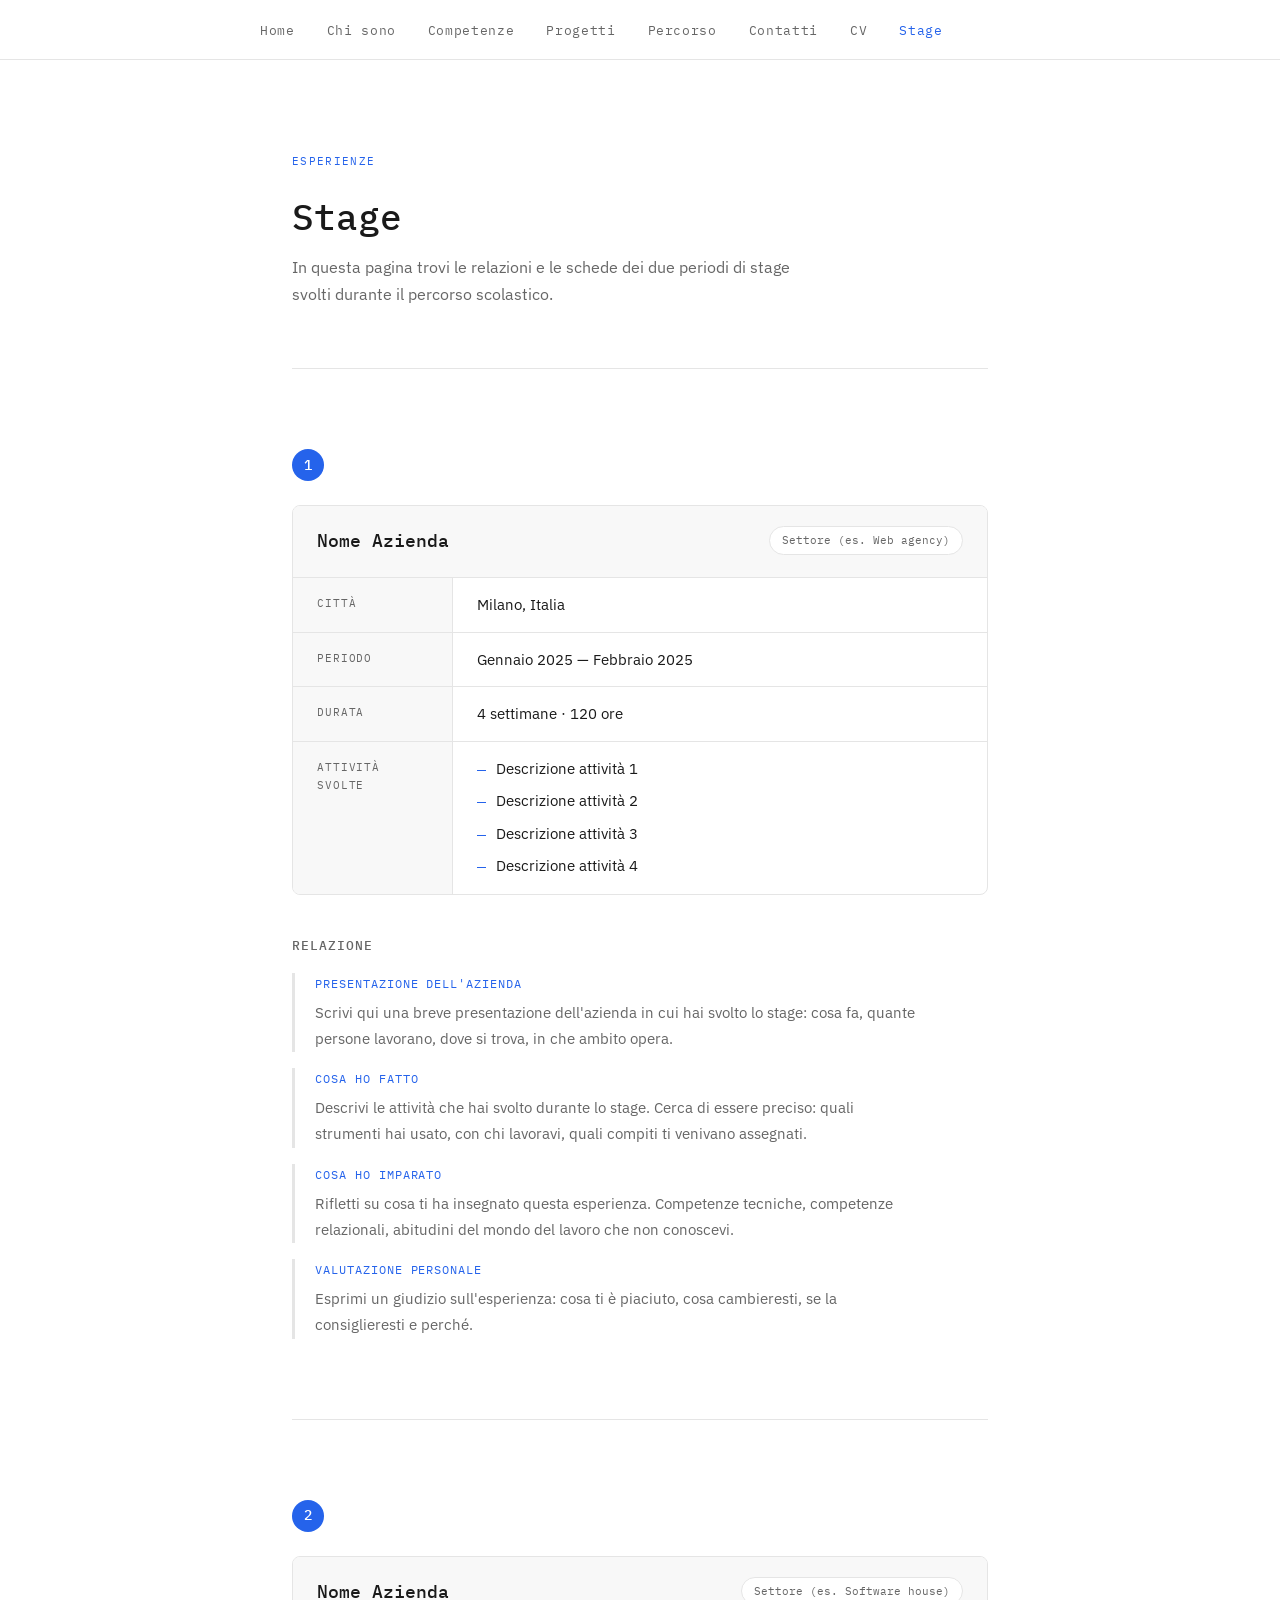
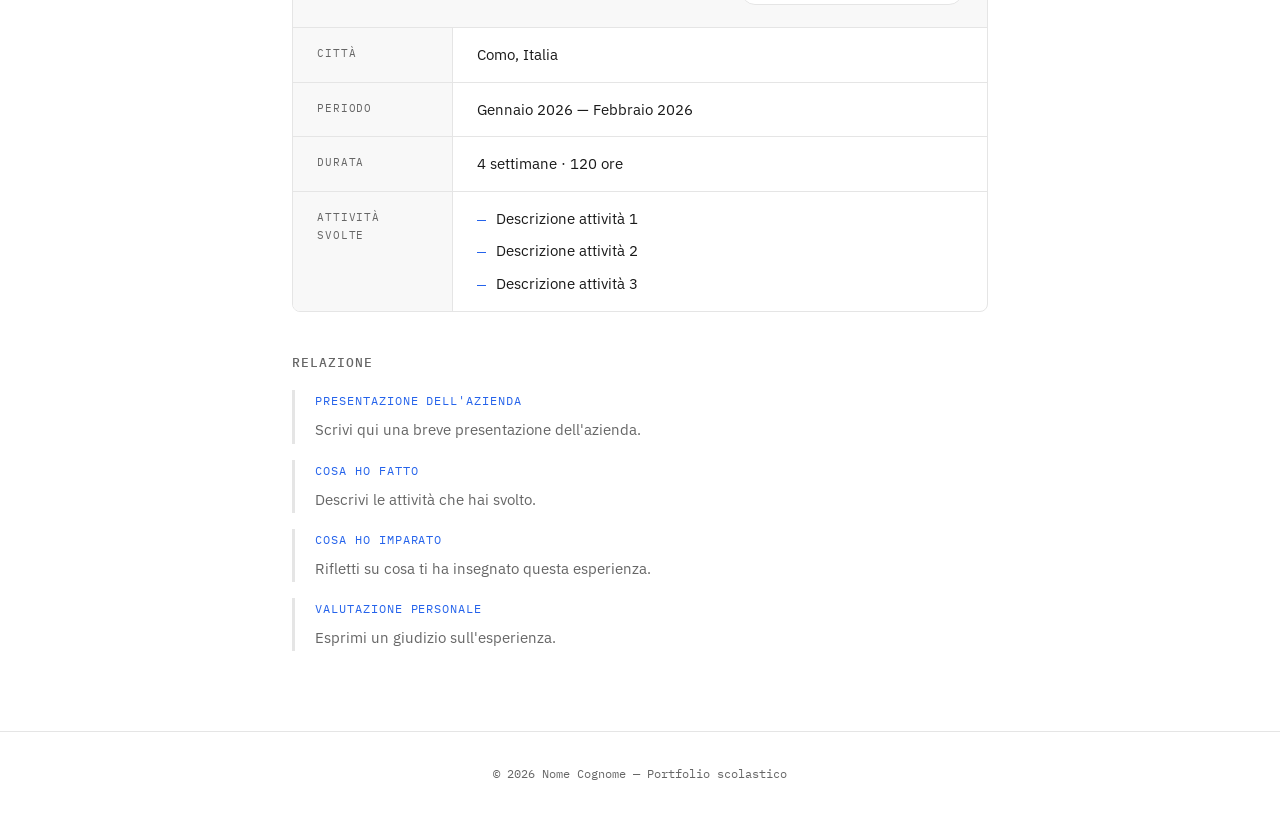
==== stage.html @ 3f2f1a74 "Add files via upload" ====
<!DOCTYPE html>
<html lang="it">
<head>
  <meta charset="UTF-8" />
  <meta name="viewport" content="width=device-width, initial-scale=1.0"/>

  <!-- ✏️ MODIFICA: cambia il titolo con il tuo nome -->
  <title>Nome Cognome — Stage</title>

  <link rel="preconnect" href="https://fonts.googleapis.com">
  <link href="https://fonts.googleapis.com/css2?family=IBM+Plex+Sans:wght@300;400;500&family=IBM+Plex+Mono:wght@400;500&display=swap" rel="stylesheet">
  <link rel="stylesheet" href="style.css">
</head>

<body class="pagina-stage">

  <!-- NAVIGAZIONE -->
  <nav>
    <ul>
      <!-- ✏️ MODIFICA: stessi link del tuo portfolio -->
      <li><a href="./index.html">Home</a></li>
      <li><a href="index.html#chi-sono">Chi sono</a></li>
      <li><a href="./index.html#competenze">Competenze</a></li>
      <li><a href="./index.html#progetti">Progetti</a></li>
      <li><a href="./index.html#percorso">Percorso</a></li>
      <li><a href="./index.html#contatti">Contatti</a></li>
      <li><a href="./index.html#cv">CV</a></li>
      <li><a href="./stage.html" class="attivo">Stage</a></li>
    </ul>
  </nav>

  <main>

    <!-- INTESTAZIONE -->
    <section id="intro">
      <p class="etichetta">Esperienze</p>
      <h1>Stage</h1>
      <p>
        In questa pagina trovi le relazioni e le schede dei due periodi
        di stage svolti durante il percorso scolastico.
      </p>
    </section>


    <!-- ==========================================
         STAGE 1
         ========================================== -->
    <section id="stage-1">

      <div class="numero-stage">1</div>

      <!-- SCHEDA AZIENDA -->
      <div class="scheda-azienda">

        <div class="scheda-header">
          <!-- ✏️ MODIFICA: nome azienda e settore -->
          <h2>Nome Azienda</h2>
          <span class="settore-badge">Settore (es. Web agency)</span>
        </div>

        <div class="scheda-corpo">

          <div class="scheda-riga">
            <span class="scheda-label">Città</span>
            <!-- ✏️ MODIFICA -->
            <span class="scheda-valore">Milano, Italia</span>
          </div>

          <div class="scheda-riga">
            <span class="scheda-label">Periodo</span>
            <!-- ✏️ MODIFICA: quando hai fatto lo stage -->
            <span class="scheda-valore">Gennaio 2025 — Febbraio 2025</span>
          </div>

          <div class="scheda-riga">
            <span class="scheda-label">Durata</span>
            <!-- ✏️ MODIFICA -->
            <span class="scheda-valore">4 settimane · 120 ore</span>
          </div>

          <div class="scheda-riga">
            <span class="scheda-label">Attività svolte</span>
            <!-- ✏️ MODIFICA: aggiungi / rimuovi voci -->
            <ul class="attivita-lista">
              <li>Descrizione attività 1</li>
              <li>Descrizione attività 2</li>
              <li>Descrizione attività 3</li>
              <li>Descrizione attività 4</li>
            </ul>
          </div>

        </div>
      </div>

      <!-- RELAZIONE -->
      <div class="relazione-contenitore">
        <h3>Relazione</h3>

        <div class="relazione-testo">

          <!-- ✏️ Ogni blocco è un paragrafo della relazione.
               Puoi cambiare i titoli e scrivere il tuo testo dentro i tag <p>.
               Puoi aggiungere altri paragrafi copiando il blocco sotto. -->

          <div class="relazione-paragrafo">
            <p class="para-titolo">Presentazione dell'azienda</p>
            <p>
              Scrivi qui una breve presentazione dell'azienda in cui hai svolto
              lo stage: cosa fa, quante persone lavorano, dove si trova,
              in che ambito opera.
            </p>
          </div>

          <div class="relazione-paragrafo">
            <p class="para-titolo">Cosa ho fatto</p>
            <p>
              Descrivi le attività che hai svolto durante lo stage.
              Cerca di essere preciso: quali strumenti hai usato,
              con chi lavoravi, quali compiti ti venivano assegnati.
            </p>
          </div>

          <div class="relazione-paragrafo">
            <p class="para-titolo">Cosa ho imparato</p>
            <p>
              Rifletti su cosa ti ha insegnato questa esperienza.
              Competenze tecniche, competenze relazionali, abitudini
              del mondo del lavoro che non conoscevi.
            </p>
          </div>

          <div class="relazione-paragrafo">
            <p class="para-titolo">Valutazione personale</p>
            <p>
              Esprimi un giudizio sull'esperienza: cosa ti è piaciuto,
              cosa cambieresti, se la consiglieresti e perché.
            </p>
          </div>

        </div>
      </div>

    </section>


    <!-- ==========================================
         STAGE 2
         ========================================== -->
    <section id="stage-2">

      <div class="numero-stage">2</div>

      <!-- SCHEDA AZIENDA -->
      <div class="scheda-azienda">

        <div class="scheda-header">
          <!-- ✏️ MODIFICA: nome azienda e settore -->
          <h2>Nome Azienda</h2>
          <span class="settore-badge">Settore (es. Software house)</span>
        </div>

        <div class="scheda-corpo">

          <div class="scheda-riga">
            <span class="scheda-label">Città</span>
            <span class="scheda-valore">Como, Italia</span>
          </div>

          <div class="scheda-riga">
            <span class="scheda-label">Periodo</span>
            <span class="scheda-valore">Gennaio 2026 — Febbraio 2026</span>
          </div>

          <div class="scheda-riga">
            <span class="scheda-label">Durata</span>
            <span class="scheda-valore">4 settimane · 120 ore</span>
          </div>

          <div class="scheda-riga">
            <span class="scheda-label">Attività svolte</span>
            <ul class="attivita-lista">
              <li>Descrizione attività 1</li>
              <li>Descrizione attività 2</li>
              <li>Descrizione attività 3</li>
            </ul>
          </div>

        </div>
      </div>

      <!-- RELAZIONE -->
      <div class="relazione-contenitore">
        <h3>Relazione</h3>

        <div class="relazione-testo">

          <div class="relazione-paragrafo">
            <p class="para-titolo">Presentazione dell'azienda</p>
            <p>
              Scrivi qui una breve presentazione dell'azienda.
            </p>
          </div>

          <div class="relazione-paragrafo">
            <p class="para-titolo">Cosa ho fatto</p>
            <p>
              Descrivi le attività che hai svolto.
            </p>
          </div>

          <div class="relazione-paragrafo">
            <p class="para-titolo">Cosa ho imparato</p>
            <p>
              Rifletti su cosa ti ha insegnato questa esperienza.
            </p>
          </div>

          <div class="relazione-paragrafo">
            <p class="para-titolo">Valutazione personale</p>
            <p>
              Esprimi un giudizio sull'esperienza.
            </p>
          </div>

        </div>
      </div>

    </section>

  </main>

  <footer>
    <!-- ✏️ MODIFICA: il tuo nome -->
    © 2026 Nome Cognome — Portfolio scolastico
  </footer>

</body>
</html>
---- style.css ----
/* =============================================
   VARIABILI — modifica qui i colori del sito
   Cambiarle qui le cambia su TUTTE le pagine
   ============================================= */
:root {
  --colore-sfondo:     #ffffff;
  --colore-testo:      #1a1a1a;
  --colore-testo-muto: #666666;
  --colore-accento:    #2563eb;   /* ✏️ cambia questo colore con il tuo preferito */
  --colore-bordo:      #e5e5e5;
  --colore-card:       #f8f8f8;

  --font-titoli: 'IBM Plex Mono', monospace;
  --font-testo:  'IBM Plex Sans', sans-serif;

  --larghezza-max: 760px;
  --raggio:        8px;
}

/* =============================================
   RESET E BASE
   ============================================= */
*, *::before, *::after {
  box-sizing: border-box;
  margin: 0;
  padding: 0;
}

html {
  scroll-behavior: smooth;
}

body {
  background-color: var(--colore-sfondo);
  color: var(--colore-testo);
  font-family: var(--font-testo);
  font-size: 16px;
  line-height: 1.7;
}

/* =============================================
   NAVIGAZIONE
   ============================================= */
nav {
  position: sticky;
  top: 0;
  background-color: var(--colore-sfondo);
  border-bottom: 1px solid var(--colore-bordo);
  z-index: 100;
  padding: 0 32px;
}

nav ul {
  list-style: none;
  display: flex;
  gap: 32px;
  max-width: var(--larghezza-max);
  margin: 0 auto;
  padding: 16px 0;
}

nav a {
  text-decoration: none;
  color: var(--colore-testo-muto);
  font-size: 13px;
  font-family: var(--font-titoli);
  letter-spacing: 0.05em;
  transition: color 0.2s;
}

nav a:hover,
nav a.attivo {
  color: var(--colore-accento);
}

/* =============================================
   LAYOUT PRINCIPALE
   ============================================= */
main {
  max-width: var(--larghezza-max);
  margin: 0 auto;
  padding: 0 32px;
}

section {
  padding: 80px 0;
  border-bottom: 1px solid var(--colore-bordo);
}

section:last-child {
  border-bottom: none;
}

/* =============================================
   TIPOGRAFIA
   ============================================= */
.etichetta {
  font-family: var(--font-titoli);
  font-size: 11px;
  letter-spacing: 0.12em;
  text-transform: uppercase;
  color: var(--colore-accento);
  margin-bottom: 24px;
}

h1 {
  font-family: var(--font-titoli);
  font-size: clamp(28px, 5vw, 42px);
  font-weight: 500;
  line-height: 1.2;
  margin-bottom: 16px;
}

/* h1 nella pagina stage è leggermente più piccolo */
.pagina-stage h1 {
  font-size: clamp(24px, 4vw, 36px);
}

h2 {
  font-family: var(--font-titoli);
  font-size: 22px;
  font-weight: 500;
  margin-bottom: 8px;
}

h3 {
  font-family: var(--font-titoli);
  font-size: 15px;
  font-weight: 500;
  margin-bottom: 6px;
}

p {
  color: var(--colore-testo-muto);
  max-width: 600px;
}

a {
  color: var(--colore-accento);
}

/* =============================================
   SEZIONE HERO (intestazione — solo index)
   ============================================= */
#hero {
  padding: 100px 0 80px;
}

#hero .sottotitolo {
  font-size: 18px;
  color: var(--colore-testo-muto);
  margin-bottom: 32px;
  max-width: 520px;
}

.tag-list {
  display: flex;
  flex-wrap: wrap;
  gap: 8px;
  margin-top: 24px;
}

.tag {
  font-family: var(--font-titoli);
  font-size: 12px;
  padding: 4px 12px;
  border: 1px solid var(--colore-bordo);
  border-radius: 100px;
  color: var(--colore-testo-muto);
}

/* =============================================
   SEZIONE CHI SONO — griglia 2 colonne
   ============================================= */
.griglia-2col {
  display: grid;
  grid-template-columns: 1fr 1fr;
  gap: 40px;
  margin-top: 32px;
}

.info-riga {
  display: flex;
  flex-direction: column;
  gap: 4px;
  padding: 16px 0;
  border-bottom: 1px solid var(--colore-bordo);
}

.info-riga span:first-child {
  font-family: var(--font-titoli);
  font-size: 11px;
  text-transform: uppercase;
  letter-spacing: 0.08em;
  color: var(--colore-testo-muto);
}

.info-riga span:last-child {
  font-size: 15px;
  color: var(--colore-testo);
}

/* =============================================
   SEZIONE COMPETENZE
   ============================================= */
.competenze-griglia {
  display: grid;
  grid-template-columns: repeat(auto-fill, minmax(200px, 1fr));
  gap: 16px;
  margin-top: 32px;
}

.competenza-card {
  background: var(--colore-card);
  border: 1px solid var(--colore-bordo);
  border-radius: var(--raggio);
  padding: 20px;
}

.competenza-card h3 {
  font-size: 13px;
  margin-bottom: 12px;
  color: var(--colore-testo);
}

.barra-contenitore {
  background: var(--colore-bordo);
  border-radius: 4px;
  height: 4px;
  overflow: hidden;
}

.barra {
  height: 100%;
  background: var(--colore-accento);
  border-radius: 4px;
}

.livello-label {
  font-family: var(--font-titoli);
  font-size: 10px;
  color: var(--colore-testo-muto);
  margin-top: 6px;
}

/* =============================================
   SEZIONE PROGETTI
   ============================================= */
.progetti-lista {
  display: flex;
  flex-direction: column;
  gap: 24px;
  margin-top: 32px;
}

.progetto-card {
  border: 1px solid var(--colore-bordo);
  border-radius: var(--raggio);
  overflow: hidden;
  transition: border-color 0.2s;
}

.progetto-card:hover {
  border-color: var(--colore-accento);
}

.progetto-immagine {
  width: 100%;
  height: 180px;
  background: var(--colore-card);
  display: flex;
  align-items: center;
  justify-content: center;
  font-family: var(--font-titoli);
  font-size: 12px;
  color: var(--colore-testo-muto);
  /* ✏️ puoi sostituire il colore di sfondo con un'immagine:
     background: url('immagine-progetto.jpg') center/cover; */
}

.progetto-corpo {
  padding: 24px;
}

.progetto-meta {
  display: flex;
  gap: 12px;
  margin-top: 12px;
  flex-wrap: wrap;
}

.badge {
  font-family: var(--font-titoli);
  font-size: 11px;
  padding: 3px 10px;
  border-radius: 4px;
  background: var(--colore-card);
  border: 1px solid var(--colore-bordo);
  color: var(--colore-testo-muto);
}

.progetto-link {
  display: inline-block;
  margin-top: 16px;
  font-family: var(--font-titoli);
  font-size: 12px;
  color: var(--colore-accento);
  text-decoration: none;
}

.progetto-link:hover {
  text-decoration: underline;
}

/* =============================================
   SEZIONE PERCORSO — timeline
   ============================================= */
.timeline {
  margin-top: 32px;
  display: flex;
  flex-direction: column;
  gap: 0;
}

.timeline-item {
  display: grid;
  grid-template-columns: 100px 1fr;
  gap: 24px;
  padding-bottom: 32px;
  position: relative;
}

.timeline-item::before {
  content: '';
  position: absolute;
  left: 91px;
  top: 6px;
  bottom: 0;
  width: 1px;
  background: var(--colore-bordo);
}

.timeline-item:last-child::before {
  display: none;
}

.timeline-anno {
  font-family: var(--font-titoli);
  font-size: 12px;
  color: var(--colore-testo-muto);
  padding-top: 2px;
  text-align: right;
}

.timeline-contenuto {
  padding-left: 20px;
  position: relative;
}

.timeline-contenuto::before {
  content: '';
  position: absolute;
  left: -4px;
  top: 7px;
  width: 8px;
  height: 8px;
  border-radius: 50%;
  background: var(--colore-accento);
}

/* =============================================
   SEZIONE CONTATTI
   ============================================= */
.contatti-lista {
  margin-top: 32px;
  display: flex;
  flex-direction: column;
  gap: 16px;
}

.contatto-riga {
  display: flex;
  align-items: center;
  gap: 16px;
  padding: 16px 20px;
  border: 1px solid var(--colore-bordo);
  border-radius: var(--raggio);
  text-decoration: none;
  color: var(--colore-testo);
  transition: border-color 0.2s, background 0.2s;
}

.contatto-riga:hover {
  border-color: var(--colore-accento);
  background: var(--colore-card);
}

.contatto-icona {
  font-family: var(--font-titoli);
  font-size: 12px;
  color: var(--colore-accento);
  min-width: 80px;
}

/* =============================================
   SEZIONE CV
   ============================================= */
.cv-download-bar {
  display: flex;
  align-items: center;
  justify-content: space-between;
  background: var(--colore-card);
  border: 1px solid var(--colore-bordo);
  border-radius: var(--raggio);
  padding: 16px 24px;
  margin-top: 32px;
  margin-bottom: 40px;
  flex-wrap: wrap;
  gap: 12px;
}

.cv-download-bar p {
  font-size: 14px;
  max-width: none;
}

.btn-scarica {
  display: inline-flex;
  align-items: center;
  gap: 8px;
  background: var(--colore-accento);
  color: #fff;
  text-decoration: none;
  font-family: var(--font-titoli);
  font-size: 12px;
  letter-spacing: 0.05em;
  padding: 10px 20px;
  border-radius: var(--raggio);
  transition: opacity 0.2s;
  white-space: nowrap;
}

.btn-scarica:hover {
  opacity: 0.85;
  color: #fff;
}

.cv-blocco {
  margin-bottom: 40px;
}

.cv-blocco-titolo {
  font-family: var(--font-titoli);
  font-size: 11px;
  letter-spacing: 0.12em;
  text-transform: uppercase;
  color: var(--colore-accento);
  border-bottom: 1px solid var(--colore-bordo);
  padding-bottom: 8px;
  margin-bottom: 20px;
}

.cv-riga {
  display: grid;
  grid-template-columns: 110px 1fr;
  gap: 16px 24px;
  padding: 14px 0;
  border-bottom: 1px solid var(--colore-bordo);
  align-items: start;
}

.cv-riga:last-child {
  border-bottom: none;
}

.cv-periodo {
  font-family: var(--font-titoli);
  font-size: 11px;
  color: var(--colore-testo-muto);
  padding-top: 3px;
}

.cv-contenuto h3 {
  font-size: 14px;
  font-weight: 500;
  margin-bottom: 2px;
  color: var(--colore-testo);
}

.cv-contenuto .cv-luogo {
  font-size: 13px;
  color: var(--colore-accento);
  font-family: var(--font-titoli);
  margin-bottom: 4px;
}

.cv-contenuto p {
  font-size: 13px;
  color: var(--colore-testo-muto);
  max-width: none;
  margin: 0;
}

.cv-skill-lista {
  display: flex;
  flex-wrap: wrap;
  gap: 8px;
  padding: 12px 0;
}

.cv-skill {
  font-family: var(--font-titoli);
  font-size: 11px;
  padding: 4px 12px;
  border-radius: 4px;
  background: var(--colore-card);
  border: 1px solid var(--colore-bordo);
  color: var(--colore-testo);
}

/* =============================================
   PAGINA STAGE — componenti specifici
   ============================================= */

/* Intestazione pagina stage */
#intro {
  padding: 80px 0 60px;
}

#intro p {
  margin-top: 12px;
  max-width: 520px;
}

/* Numerazione stage (cerchio colorato) */
.numero-stage {
  display: inline-flex;
  align-items: center;
  justify-content: center;
  width: 32px;
  height: 32px;
  border-radius: 50%;
  background: var(--colore-accento);
  color: #fff;
  font-family: var(--font-titoli);
  font-size: 14px;
  font-weight: 500;
  margin-bottom: 24px;
}

/* Scheda azienda */
.scheda-azienda {
  border: 1px solid var(--colore-bordo);
  border-radius: var(--raggio);
  overflow: hidden;
  margin-bottom: 40px;
}

.scheda-header {
  background: var(--colore-card);
  border-bottom: 1px solid var(--colore-bordo);
  padding: 20px 24px;
  display: flex;
  align-items: flex-start;
  justify-content: space-between;
  gap: 16px;
  flex-wrap: wrap;
}

.scheda-header h2 {
  font-size: 18px;
  margin-bottom: 0;
}

.scheda-header .settore-badge {
  font-family: var(--font-titoli);
  font-size: 11px;
  padding: 4px 12px;
  border: 1px solid var(--colore-bordo);
  border-radius: 100px;
  color: var(--colore-testo-muto);
  background: var(--colore-sfondo);
  white-space: nowrap;
}

.scheda-corpo {
  padding: 0;
}

.scheda-riga {
  display: grid;
  grid-template-columns: 160px 1fr;
  border-bottom: 1px solid var(--colore-bordo);
}

.scheda-riga:last-child {
  border-bottom: none;
}

.scheda-label {
  font-family: var(--font-titoli);
  font-size: 11px;
  text-transform: uppercase;
  letter-spacing: 0.08em;
  color: var(--colore-testo-muto);
  padding: 16px 24px;
  background: var(--colore-card);
  border-right: 1px solid var(--colore-bordo);
  display: flex;
  align-items: flex-start;
}

.scheda-valore {
  padding: 14px 24px;
  font-size: 15px;
  color: var(--colore-testo);
}

/* Lista attività dentro la scheda */
.attivita-lista {
  list-style: none;
  display: flex;
  flex-direction: column;
  gap: 6px;
  padding: 14px 24px;
}

.attivita-lista li {
  font-size: 15px;
  color: var(--colore-testo);
  display: flex;
  gap: 10px;
  align-items: flex-start;
}

.attivita-lista li::before {
  content: '—';
  color: var(--colore-accento);
  font-family: var(--font-titoli);
  flex-shrink: 0;
  margin-top: 1px;
}

/* Relazione */
.relazione-contenitore {
  margin-top: 8px;
}

.relazione-contenitore h3 {
  font-size: 13px;
  font-weight: 500;
  text-transform: uppercase;
  letter-spacing: 0.08em;
  color: var(--colore-testo-muto);
  margin-bottom: 16px;
}

.relazione-testo {
  display: flex;
  flex-direction: column;
  gap: 16px;
}

.relazione-paragrafo {
  border-left: 3px solid var(--colore-bordo);
  padding-left: 20px;
}

.relazione-paragrafo .para-titolo {
  font-family: var(--font-titoli);
  font-size: 12px;
  text-transform: uppercase;
  letter-spacing: 0.08em;
  color: var(--colore-accento);
  margin-bottom: 6px;
}

.relazione-paragrafo p {
  font-size: 15px;
  line-height: 1.75;
  /* ✏️ il testo della relazione va qui */
}

/* =============================================
   FOOTER
   ============================================= */
footer {
  border-top: 1px solid var(--colore-bordo);
  padding: 32px;
  text-align: center;
  font-family: var(--font-titoli);
  font-size: 12px;
  color: var(--colore-testo-muto);
}

/* =============================================
   RESPONSIVE (schermi piccoli)
   ============================================= */
@media (max-width: 600px) {
  main  { padding: 0 20px; }
  nav   { padding: 0 20px; }

  /* index */
  .griglia-2col      { grid-template-columns: 1fr; }
  .timeline-item     { grid-template-columns: 70px 1fr; }
  .cv-riga           { grid-template-columns: 1fr; gap: 4px; }
  .cv-periodo        { padding-top: 0; }
  .cv-download-bar   { flex-direction: column; align-items: flex-start; }

  /* stage */
  .scheda-riga       { grid-template-columns: 1fr; }
  .scheda-label      { border-right: none; border-bottom: 1px solid var(--colore-bordo); }
  .scheda-header     { flex-direction: column; gap: 8px; }
}
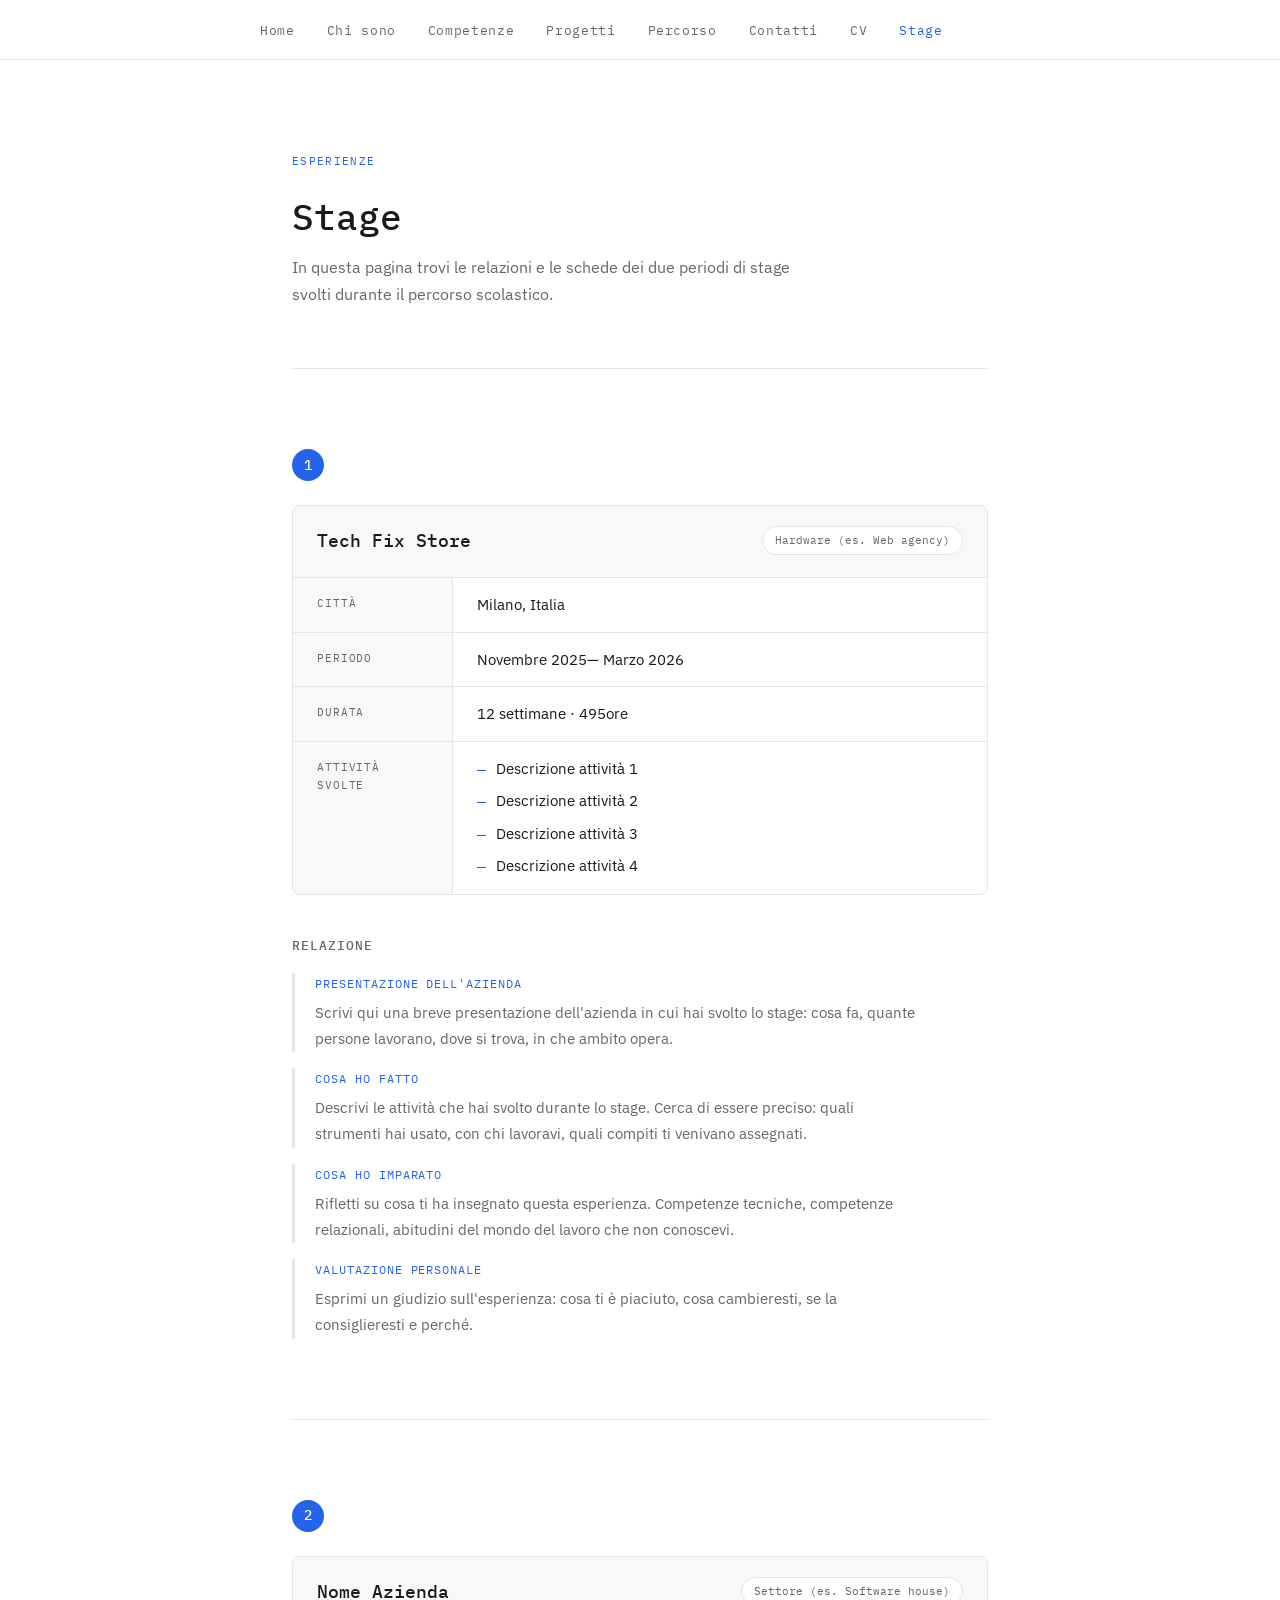
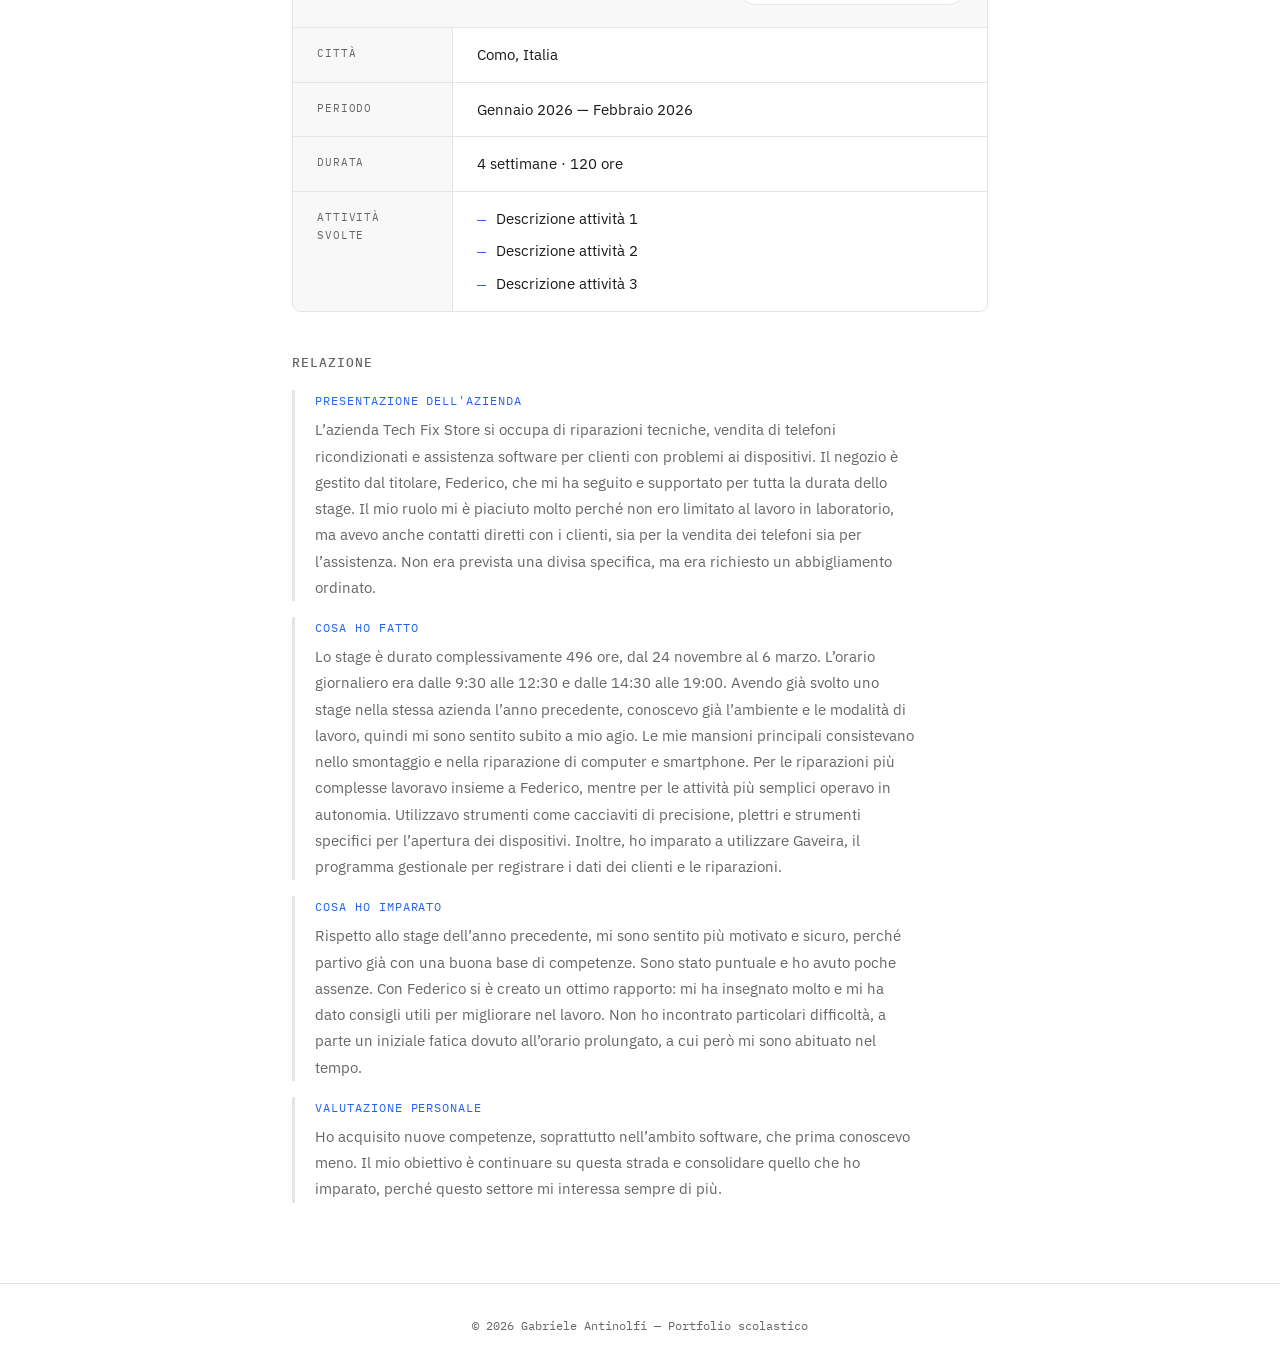
==== commit 272d15d7: "m,m,n" ====
--- a/stage.html
+++ b/stage.html
@@ -54,8 +54,8 @@
 
         <div class="scheda-header">
           <!-- ✏️ MODIFICA: nome azienda e settore -->
-          <h2>Nome Azienda</h2>
-          <span class="settore-badge">Settore (es. Web agency)</span>
+          <h2>Tech Fix Store</h2>
+          <span class="settore-badge">Hardware (es. Web agency)</span>
         </div>
 
         <div class="scheda-corpo">
@@ -69,13 +69,13 @@
           <div class="scheda-riga">
             <span class="scheda-label">Periodo</span>
             <!-- ✏️ MODIFICA: quando hai fatto lo stage -->
-            <span class="scheda-valore">Gennaio 2025 — Febbraio 2025</span>
+            <span class="scheda-valore">Novembre 2025— Marzo 2026</span>
           </div>
 
           <div class="scheda-riga">
             <span class="scheda-label">Durata</span>
             <!-- ✏️ MODIFICA -->
-            <span class="scheda-valore">4 settimane · 120 ore</span>
+            <span class="scheda-valore">12 settimane · 495ore</span>
           </div>
 
           <div class="scheda-riga">
@@ -197,28 +197,55 @@
           <div class="relazione-paragrafo">
             <p class="para-titolo">Presentazione dell'azienda</p>
             <p>
-              Scrivi qui una breve presentazione dell'azienda.
+              L’azienda Tech Fix Store si occupa di riparazioni tecniche, vendita di 
+              telefoni ricondizionati e assistenza software per clienti con problemi ai 
+              dispositivi. Il negozio è gestito dal titolare, Federico, che mi ha seguito e 
+              supportato per tutta la durata dello stage. Il mio ruolo mi è piaciuto molto 
+              perché non ero limitato al lavoro in laboratorio, ma avevo anche contatti 
+              diretti con i clienti, sia per la vendita dei telefoni sia per l’assistenza. Non 
+              era prevista una divisa specifica, ma era richiesto un abbigliamento 
+              ordinato. 
             </p>
           </div>
 
           <div class="relazione-paragrafo">
             <p class="para-titolo">Cosa ho fatto</p>
             <p>
-              Descrivi le attività che hai svolto.
+              Lo stage è durato complessivamente 496 ore, dal 24 novembre al 6 
+              marzo. L’orario giornaliero era dalle 9:30 alle 12:30 e dalle 14:30 alle 
+              19:00. Avendo già svolto uno stage nella stessa azienda l’anno 
+              precedente, conoscevo già l’ambiente e le modalità di lavoro, quindi 
+              mi sono sentito subito a mio agio.  
+              Le mie mansioni principali consistevano nello smontaggio e nella 
+              riparazione di computer e smartphone. Per le riparazioni più complesse 
+              lavoravo insieme a Federico, mentre per le attività più semplici operavo 
+              in autonomia. Utilizzavo strumenti come cacciaviti di precisione, plettri e 
+              strumenti specifici per l’apertura dei dispositivi. Inoltre, ho imparato a 
+              utilizzare Gaveira, il programma gestionale per registrare i dati dei clienti 
+              e le riparazioni. 
             </p>
           </div>
 
           <div class="relazione-paragrafo">
             <p class="para-titolo">Cosa ho imparato</p>
             <p>
-              Rifletti su cosa ti ha insegnato questa esperienza.
+             Rispetto allo stage dell’anno precedente, mi sono sentito più motivato e 
+             sicuro, perché partivo già con una buona base di competenze. Sono 
+             stato puntuale e ho avuto poche assenze. Con Federico si è creato un 
+             ottimo rapporto: mi ha insegnato molto e mi ha dato consigli utili per 
+             migliorare nel lavoro. Non ho incontrato particolari difficoltà, a parte un 
+             iniziale fatica dovuto all’orario prolungato, a cui però mi sono abituato nel 
+             tempo. 
             </p>
           </div>
 
           <div class="relazione-paragrafo">
             <p class="para-titolo">Valutazione personale</p>
             <p>
-              Esprimi un giudizio sull'esperienza.
+              Ho acquisito nuove competenze, soprattutto nell’ambito software, che 
+              prima conoscevo meno. Il mio obiettivo è continuare su questa strada e 
+              consolidare quello che ho imparato, perché questo settore mi interessa 
+              sempre di più.
             </p>
           </div>
 
@@ -231,7 +258,7 @@
 
   <footer>
     <!-- ✏️ MODIFICA: il tuo nome -->
-    © 2026 Nome Cognome — Portfolio scolastico
+    © 2026 Gabriele Antinolfi — Portfolio scolastico
   </footer>
 
 </body>
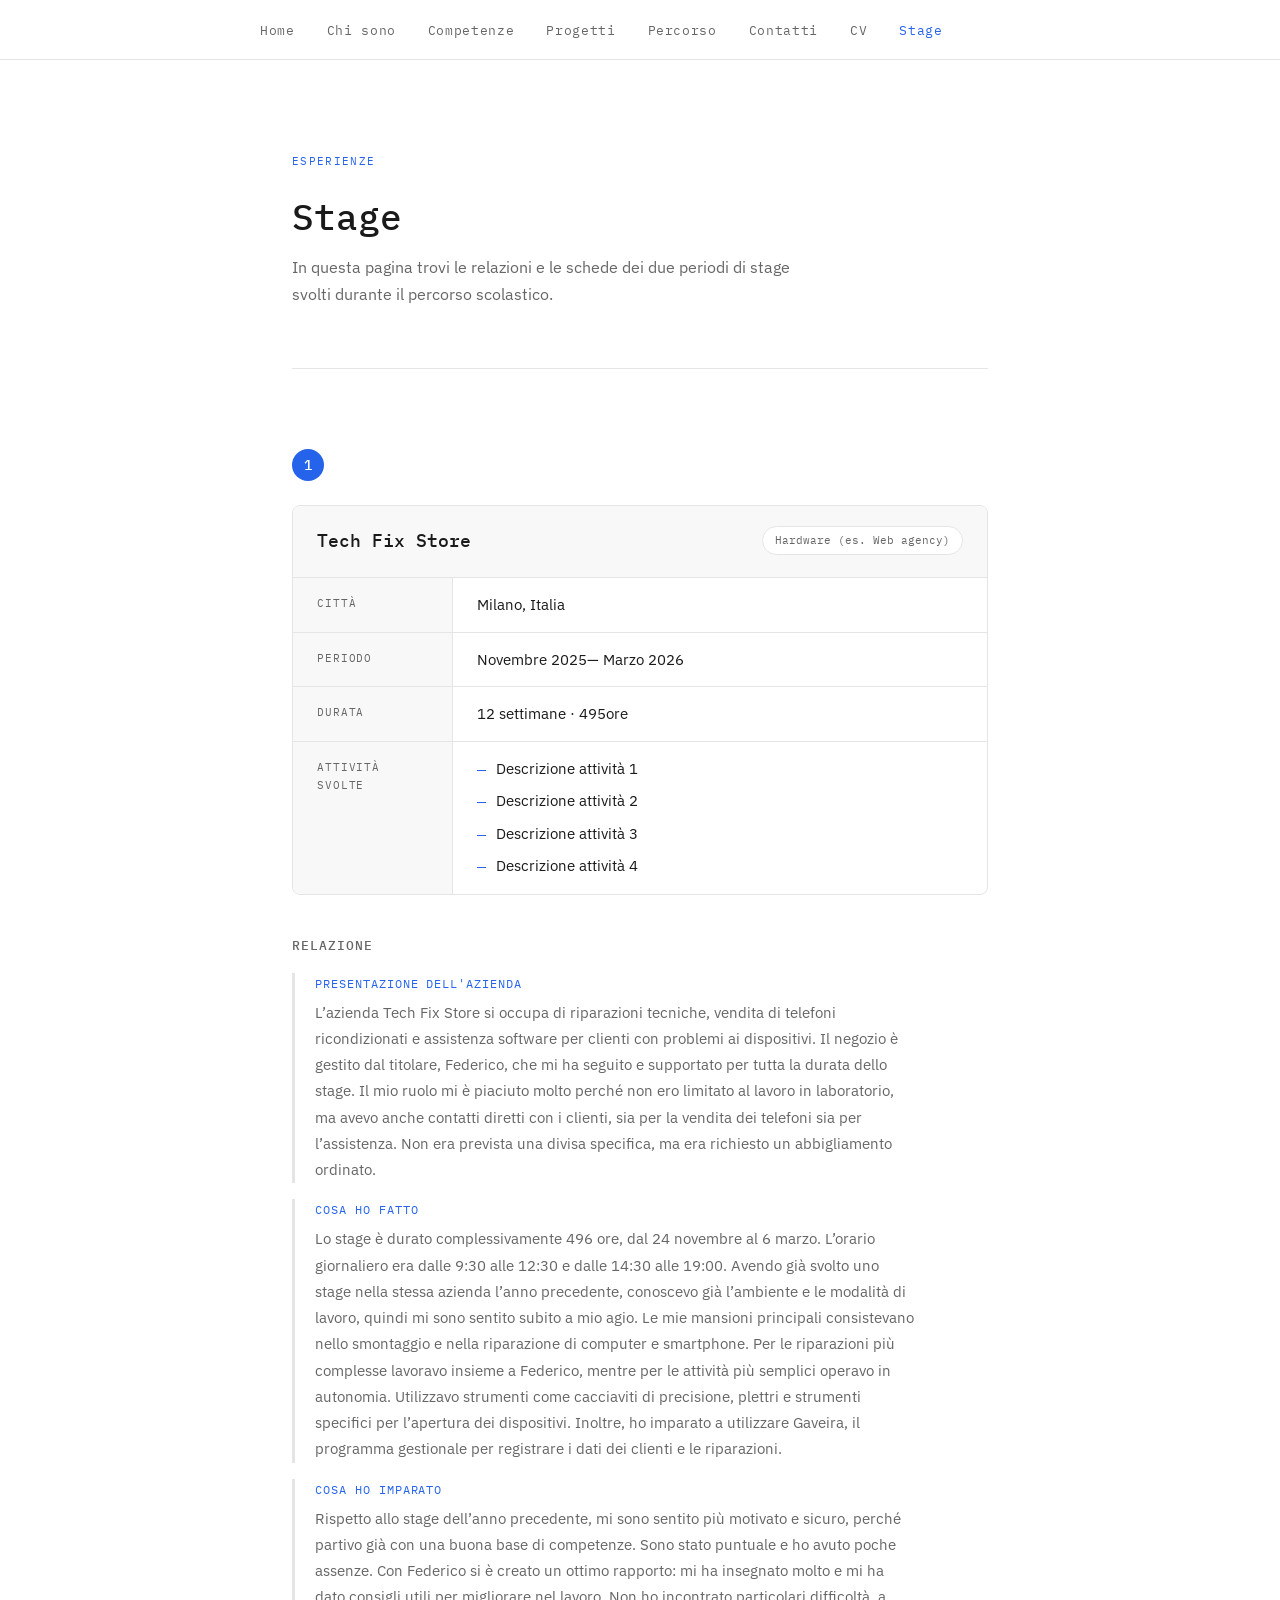
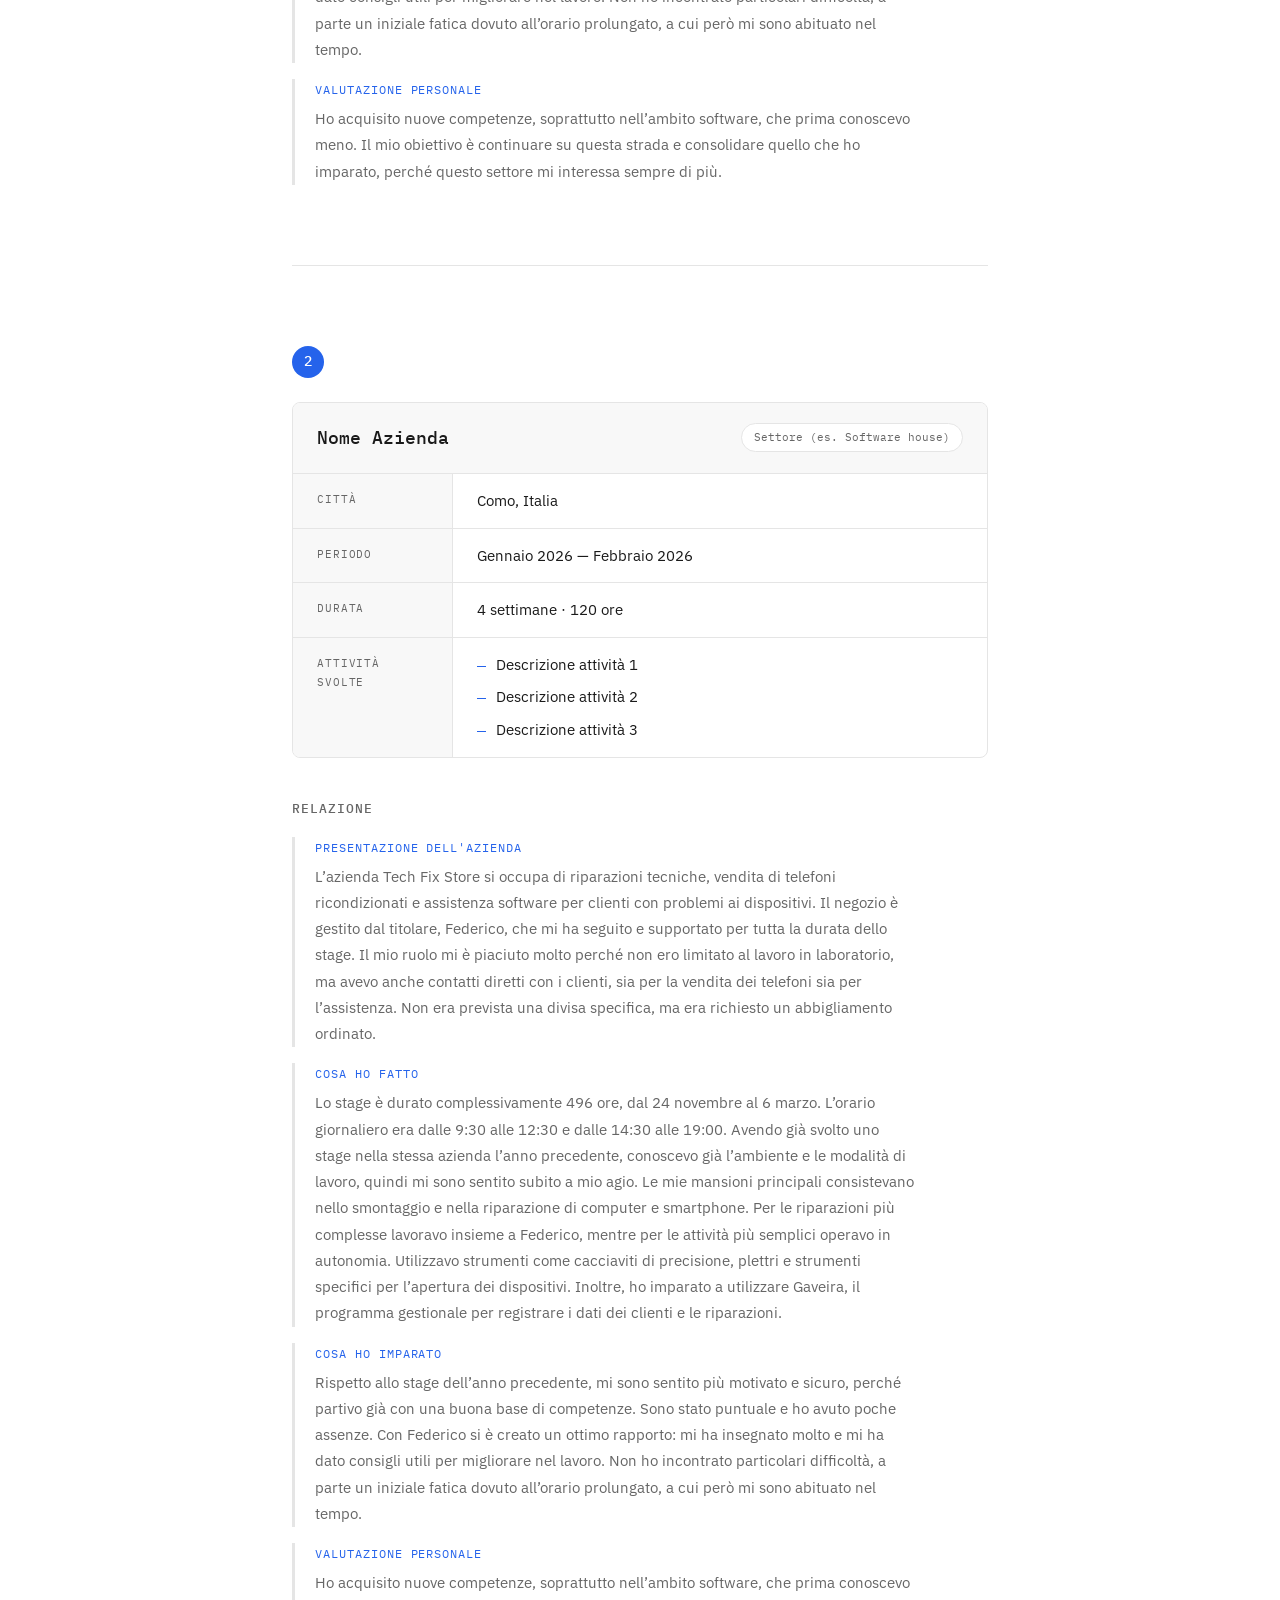
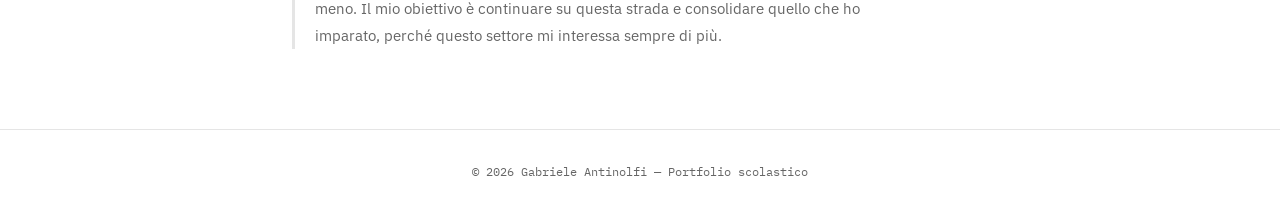
==== commit 2adb381e: "fgvb" ====
--- a/stage.html
+++ b/stage.html
@@ -105,98 +105,6 @@
           <div class="relazione-paragrafo">
             <p class="para-titolo">Presentazione dell'azienda</p>
             <p>
-              Scrivi qui una breve presentazione dell'azienda in cui hai svolto
-              lo stage: cosa fa, quante persone lavorano, dove si trova,
-              in che ambito opera.
-            </p>
-          </div>
-
-          <div class="relazione-paragrafo">
-            <p class="para-titolo">Cosa ho fatto</p>
-            <p>
-              Descrivi le attività che hai svolto durante lo stage.
-              Cerca di essere preciso: quali strumenti hai usato,
-              con chi lavoravi, quali compiti ti venivano assegnati.
-            </p>
-          </div>
-
-          <div class="relazione-paragrafo">
-            <p class="para-titolo">Cosa ho imparato</p>
-            <p>
-              Rifletti su cosa ti ha insegnato questa esperienza.
-              Competenze tecniche, competenze relazionali, abitudini
-              del mondo del lavoro che non conoscevi.
-            </p>
-          </div>
-
-          <div class="relazione-paragrafo">
-            <p class="para-titolo">Valutazione personale</p>
-            <p>
-              Esprimi un giudizio sull'esperienza: cosa ti è piaciuto,
-              cosa cambieresti, se la consiglieresti e perché.
-            </p>
-          </div>
-
-        </div>
-      </div>
-
-    </section>
-
-
-    <!-- ==========================================
-         STAGE 2
-         ========================================== -->
-    <section id="stage-2">
-
-      <div class="numero-stage">2</div>
-
-      <!-- SCHEDA AZIENDA -->
-      <div class="scheda-azienda">
-
-        <div class="scheda-header">
-          <!-- ✏️ MODIFICA: nome azienda e settore -->
-          <h2>Nome Azienda</h2>
-          <span class="settore-badge">Settore (es. Software house)</span>
-        </div>
-
-        <div class="scheda-corpo">
-
-          <div class="scheda-riga">
-            <span class="scheda-label">Città</span>
-            <span class="scheda-valore">Como, Italia</span>
-          </div>
-
-          <div class="scheda-riga">
-            <span class="scheda-label">Periodo</span>
-            <span class="scheda-valore">Gennaio 2026 — Febbraio 2026</span>
-          </div>
-
-          <div class="scheda-riga">
-            <span class="scheda-label">Durata</span>
-            <span class="scheda-valore">4 settimane · 120 ore</span>
-          </div>
-
-          <div class="scheda-riga">
-            <span class="scheda-label">Attività svolte</span>
-            <ul class="attivita-lista">
-              <li>Descrizione attività 1</li>
-              <li>Descrizione attività 2</li>
-              <li>Descrizione attività 3</li>
-            </ul>
-          </div>
-
-        </div>
-      </div>
-
-      <!-- RELAZIONE -->
-      <div class="relazione-contenitore">
-        <h3>Relazione</h3>
-
-        <div class="relazione-testo">
-
-          <div class="relazione-paragrafo">
-            <p class="para-titolo">Presentazione dell'azienda</p>
-            <p>
               L’azienda Tech Fix Store si occupa di riparazioni tecniche, vendita di 
               telefoni ricondizionati e assistenza software per clienti con problemi ai 
               dispositivi. Il negozio è gestito dal titolare, Federico, che mi ha seguito e 
@@ -229,6 +137,118 @@
           <div class="relazione-paragrafo">
             <p class="para-titolo">Cosa ho imparato</p>
             <p>
+              Rispetto allo stage dell’anno precedente, mi sono sentito più motivato e 
+             sicuro, perché partivo già con una buona base di competenze. Sono 
+             stato puntuale e ho avuto poche assenze. Con Federico si è creato un 
+             ottimo rapporto: mi ha insegnato molto e mi ha dato consigli utili per 
+             migliorare nel lavoro. Non ho incontrato particolari difficoltà, a parte un 
+             iniziale fatica dovuto all’orario prolungato, a cui però mi sono abituato nel 
+             tempo. 
+            </p>
+          </div>
+
+          <div class="relazione-paragrafo">
+            <p class="para-titolo">Valutazione personale</p>
+            <p>
+              Ho acquisito nuove competenze, soprattutto nell’ambito software, che 
+              prima conoscevo meno. Il mio obiettivo è continuare su questa strada e 
+              consolidare quello che ho imparato, perché questo settore mi interessa 
+              sempre di più.
+            </p>
+          </div>
+
+        </div>
+      </div>
+
+    </section>
+
+
+    <!-- ==========================================
+         STAGE 2
+         ========================================== -->
+    <section id="stage-2">
+
+      <div class="numero-stage">2</div>
+
+      <!-- SCHEDA AZIENDA -->
+      <div class="scheda-azienda">
+
+        <div class="scheda-header">
+          <!-- ✏️ MODIFICA: nome azienda e settore -->
+          <h2>Nome Azienda</h2>
+          <span class="settore-badge">Settore (es. Software house)</span>
+        </div>
+
+        <div class="scheda-corpo">
+
+          <div class="scheda-riga">
+            <span class="scheda-label">Città</span>
+            <span class="scheda-valore">Como, Italia</span>
+          </div>
+
+          <div class="scheda-riga">
+            <span class="scheda-label">Periodo</span>
+            <span class="scheda-valore">Gennaio 2026 — Febbraio 2026</span>
+          </div>
+
+          <div class="scheda-riga">
+            <span class="scheda-label">Durata</span>
+            <span class="scheda-valore">4 settimane · 120 ore</span>
+          </div>
+
+          <div class="scheda-riga">
+            <span class="scheda-label">Attività svolte</span>
+            <ul class="attivita-lista">
+              <li>Descrizione attività 1</li>
+              <li>Descrizione attività 2</li>
+              <li>Descrizione attività 3</li>
+            </ul>
+          </div>
+
+        </div>
+      </div>
+
+      <!-- RELAZIONE -->
+      <div class="relazione-contenitore">
+        <h3>Relazione</h3>
+
+        <div class="relazione-testo">
+
+          <div class="relazione-paragrafo">
+            <p class="para-titolo">Presentazione dell'azienda</p>
+            <p>
+              L’azienda Tech Fix Store si occupa di riparazioni tecniche, vendita di 
+              telefoni ricondizionati e assistenza software per clienti con problemi ai 
+              dispositivi. Il negozio è gestito dal titolare, Federico, che mi ha seguito e 
+              supportato per tutta la durata dello stage. Il mio ruolo mi è piaciuto molto 
+              perché non ero limitato al lavoro in laboratorio, ma avevo anche contatti 
+              diretti con i clienti, sia per la vendita dei telefoni sia per l’assistenza. Non 
+              era prevista una divisa specifica, ma era richiesto un abbigliamento 
+              ordinato. 
+            </p>
+          </div>
+
+          <div class="relazione-paragrafo">
+            <p class="para-titolo">Cosa ho fatto</p>
+            <p>
+              Lo stage è durato complessivamente 496 ore, dal 24 novembre al 6 
+              marzo. L’orario giornaliero era dalle 9:30 alle 12:30 e dalle 14:30 alle 
+              19:00. Avendo già svolto uno stage nella stessa azienda l’anno 
+              precedente, conoscevo già l’ambiente e le modalità di lavoro, quindi 
+              mi sono sentito subito a mio agio.  
+              Le mie mansioni principali consistevano nello smontaggio e nella 
+              riparazione di computer e smartphone. Per le riparazioni più complesse 
+              lavoravo insieme a Federico, mentre per le attività più semplici operavo 
+              in autonomia. Utilizzavo strumenti come cacciaviti di precisione, plettri e 
+              strumenti specifici per l’apertura dei dispositivi. Inoltre, ho imparato a 
+              utilizzare Gaveira, il programma gestionale per registrare i dati dei clienti 
+              e le riparazioni. 
+            </p>
+          </div>
+
+          <div class="relazione-paragrafo">
+            <p class="para-titolo">Cosa ho imparato</p>
+            <p>
              Rispetto allo stage dell’anno precedente, mi sono sentito più motivato e 
              sicuro, perché partivo già con una buona base di competenze. Sono 
              stato puntuale e ho avuto poche assenze. Con Federico si è creato un 
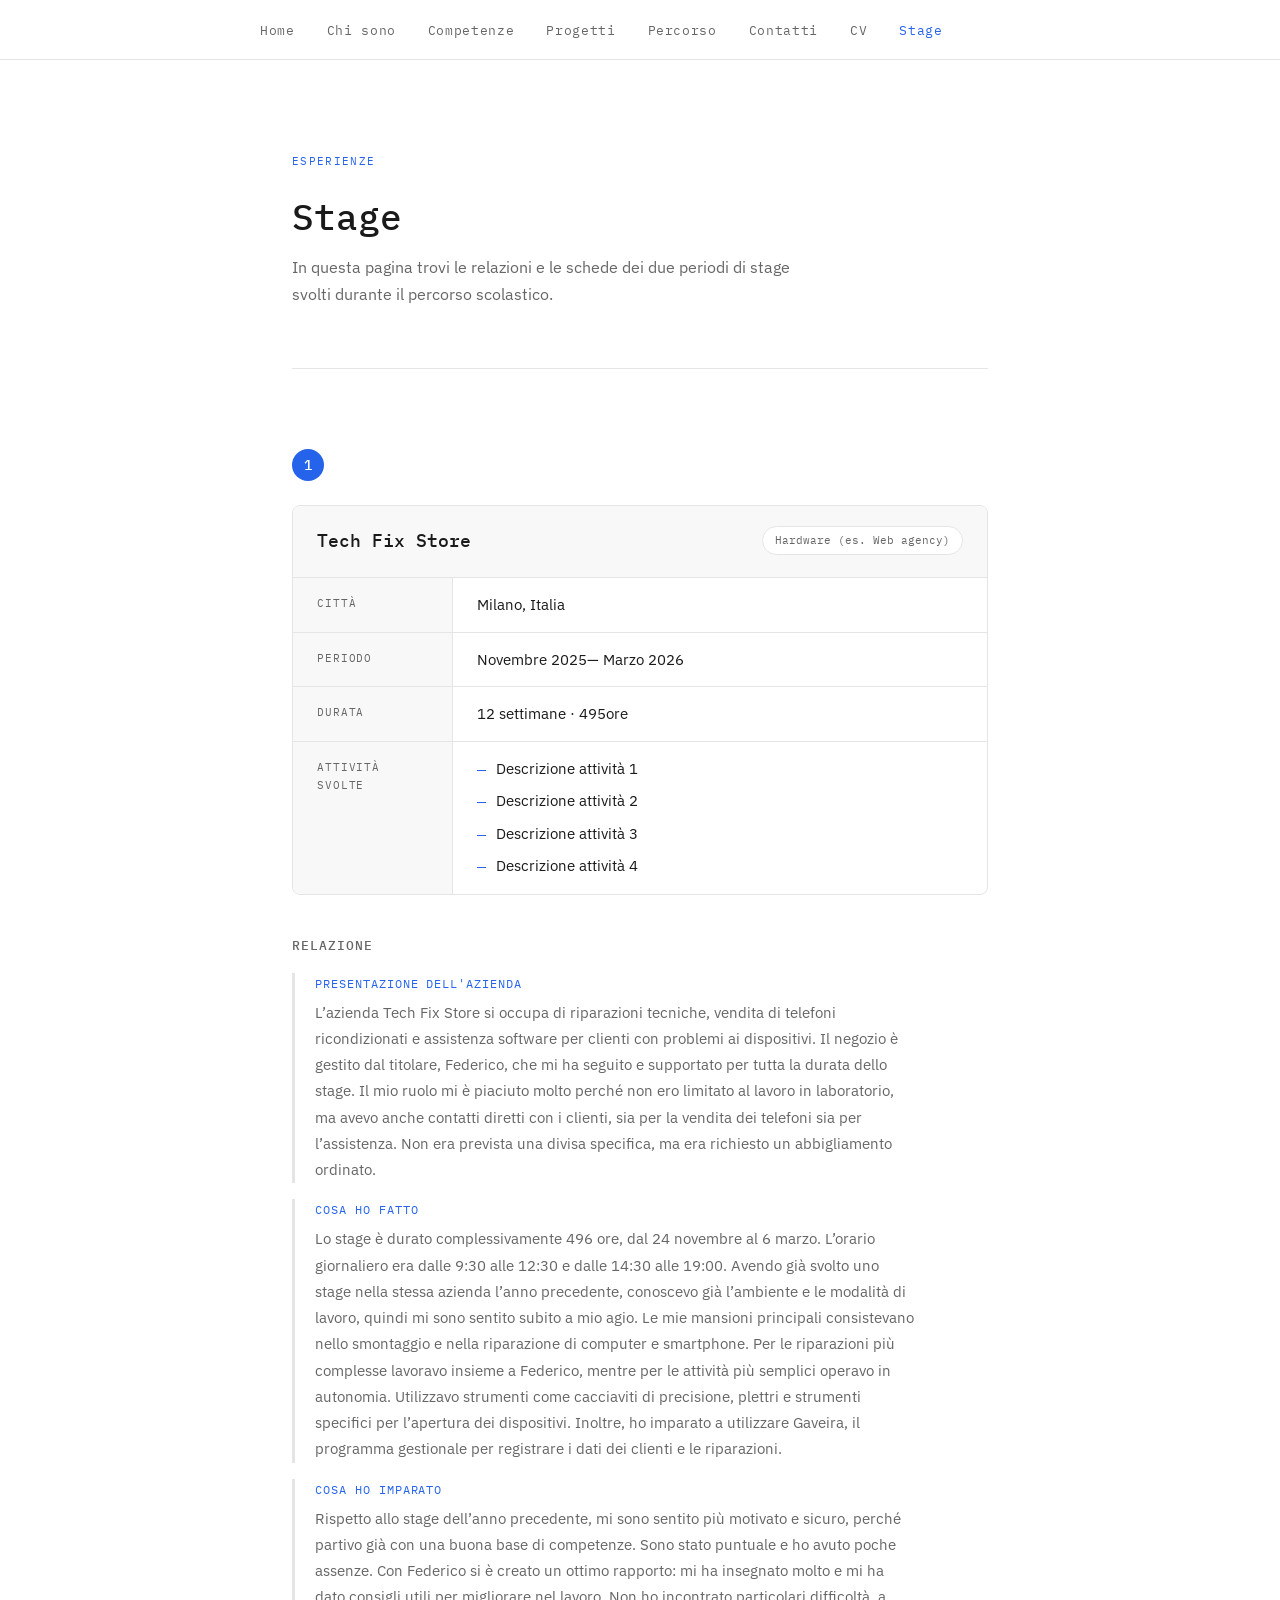
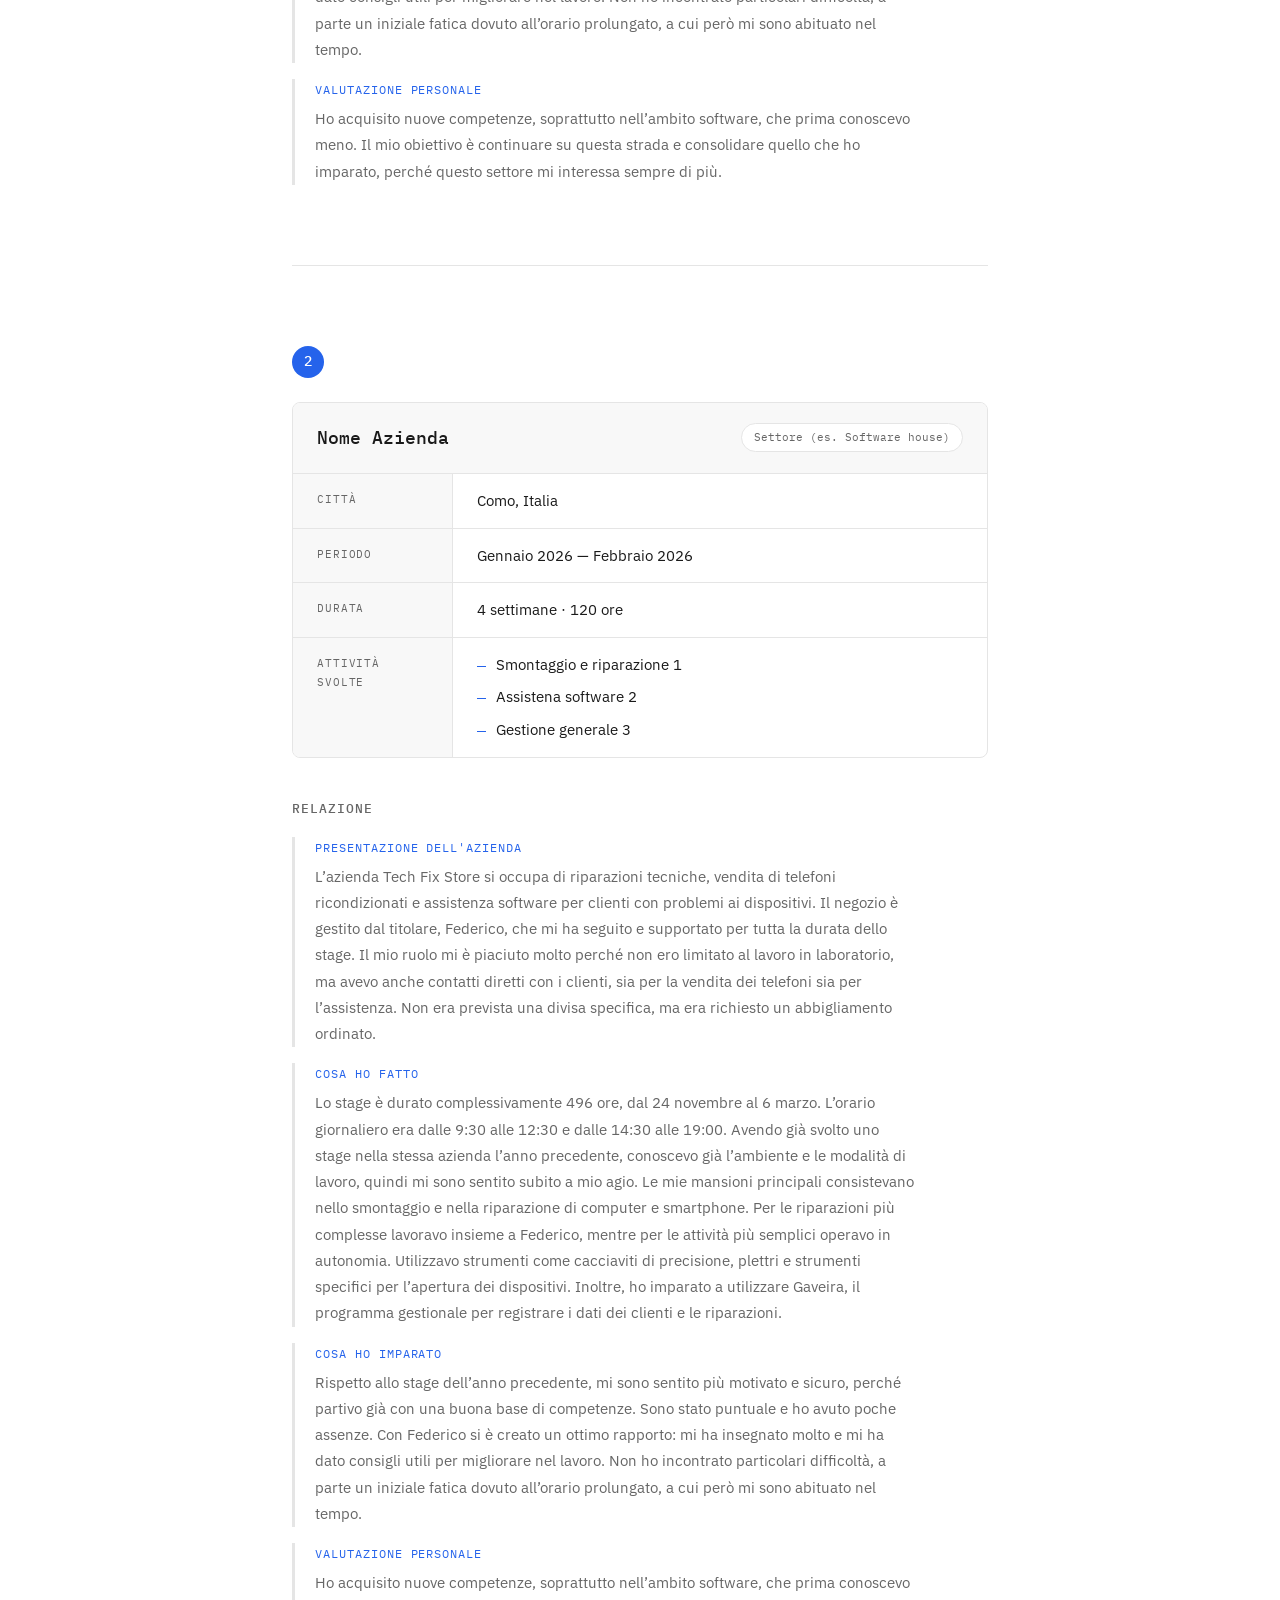
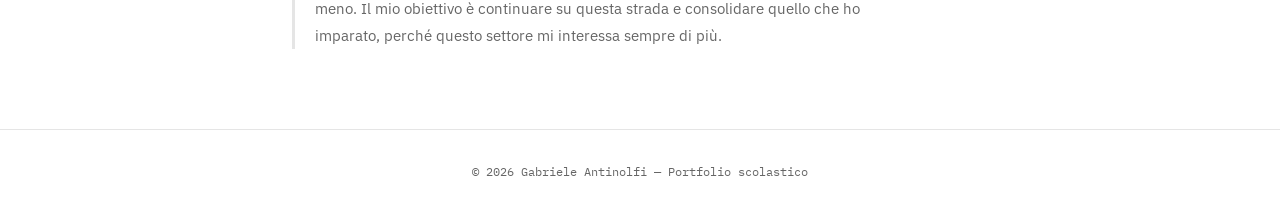
==== commit 5aa76a35: "pozzi" ====
--- a/stage.html
+++ b/stage.html
@@ -199,9 +199,9 @@
           <div class="scheda-riga">
             <span class="scheda-label">Attività svolte</span>
             <ul class="attivita-lista">
-              <li>Descrizione attività 1</li>
-              <li>Descrizione attività 2</li>
-              <li>Descrizione attività 3</li>
+              <li>Smontaggio e riparazione 1</li>
+              <li>Assistena software 2</li>
+              <li>Gestione generale  3</li>
             </ul>
           </div>
 
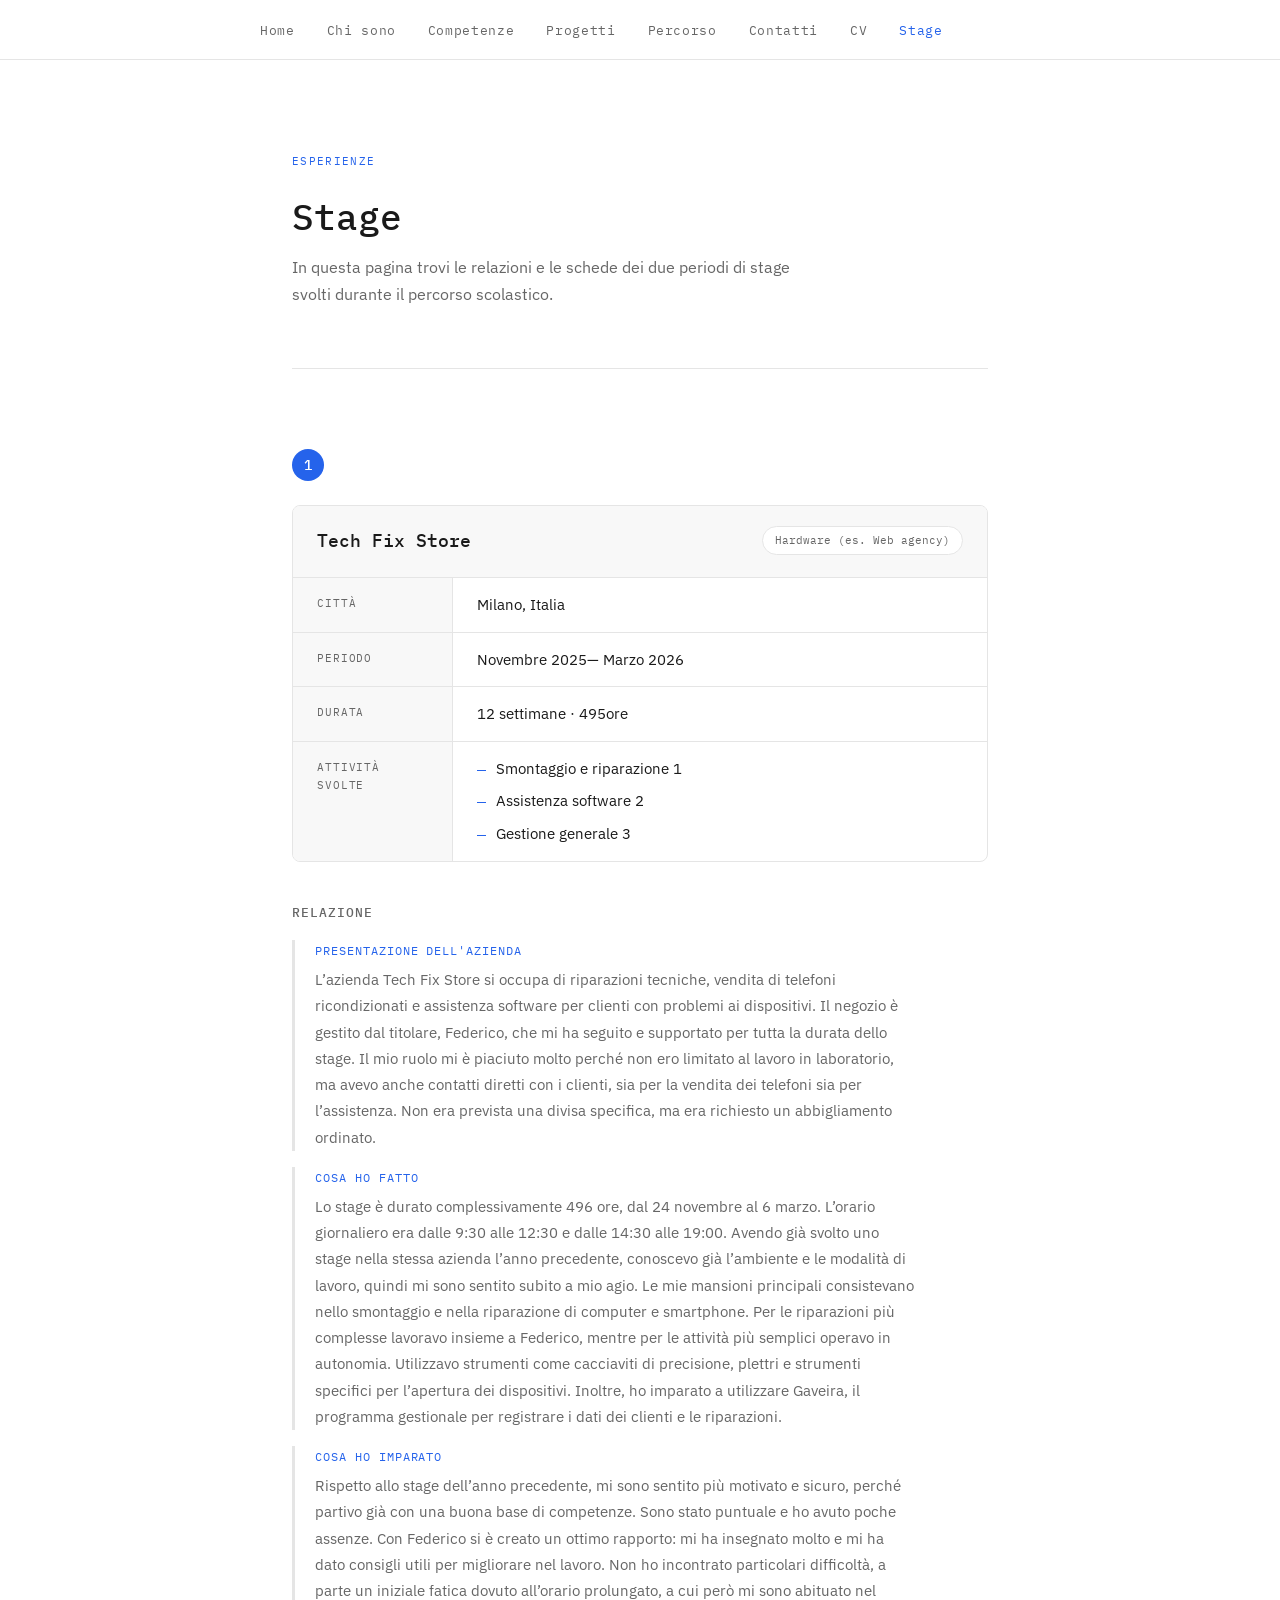
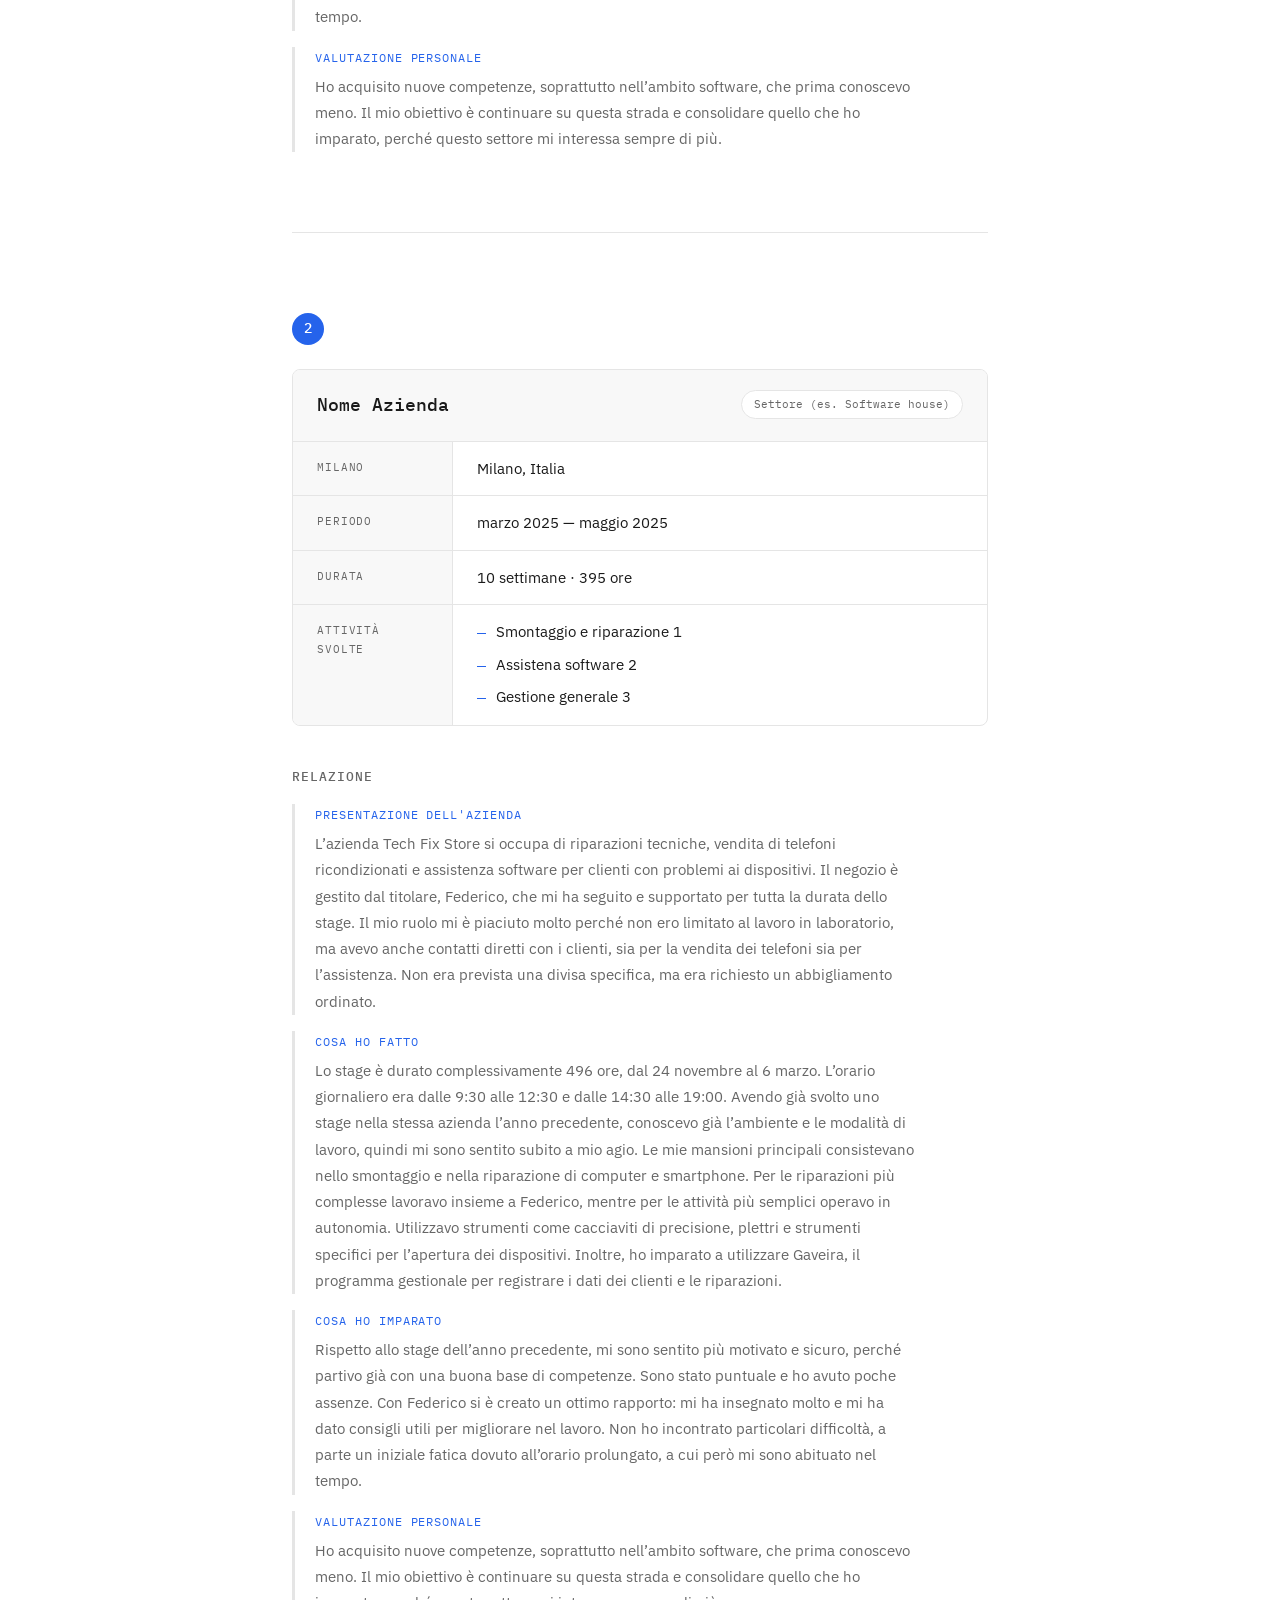
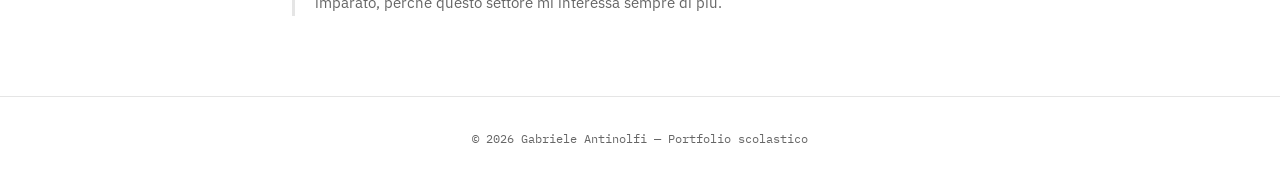
==== commit e6b15aec: "pozzi" ====
--- a/stage.html
+++ b/stage.html
@@ -82,10 +82,10 @@
             <span class="scheda-label">Attività svolte</span>
             <!-- ✏️ MODIFICA: aggiungi / rimuovi voci -->
             <ul class="attivita-lista">
-              <li>Descrizione attività 1</li>
-              <li>Descrizione attività 2</li>
-              <li>Descrizione attività 3</li>
-              <li>Descrizione attività 4</li>
+              <li>Smontaggio e riparazione 1</li>
+              <li>Assistenza software 2</li>
+              <li>Gestione generale 3</li>
+              
             </ul>
           </div>
 
@@ -182,18 +182,18 @@
         <div class="scheda-corpo">
 
           <div class="scheda-riga">
-            <span class="scheda-label">Città</span>
-            <span class="scheda-valore">Como, Italia</span>
+            <span class="scheda-label">Milano</span>
+            <span class="scheda-valore">Milano, Italia</span>
           </div>
 
           <div class="scheda-riga">
             <span class="scheda-label">Periodo</span>
-            <span class="scheda-valore">Gennaio 2026 — Febbraio 2026</span>
+            <span class="scheda-valore">marzo 2025 — maggio 2025</span>
           </div>
 
           <div class="scheda-riga">
             <span class="scheda-label">Durata</span>
-            <span class="scheda-valore">4 settimane · 120 ore</span>
+            <span class="scheda-valore">10 settimane · 395 ore</span>
           </div>
 
           <div class="scheda-riga">
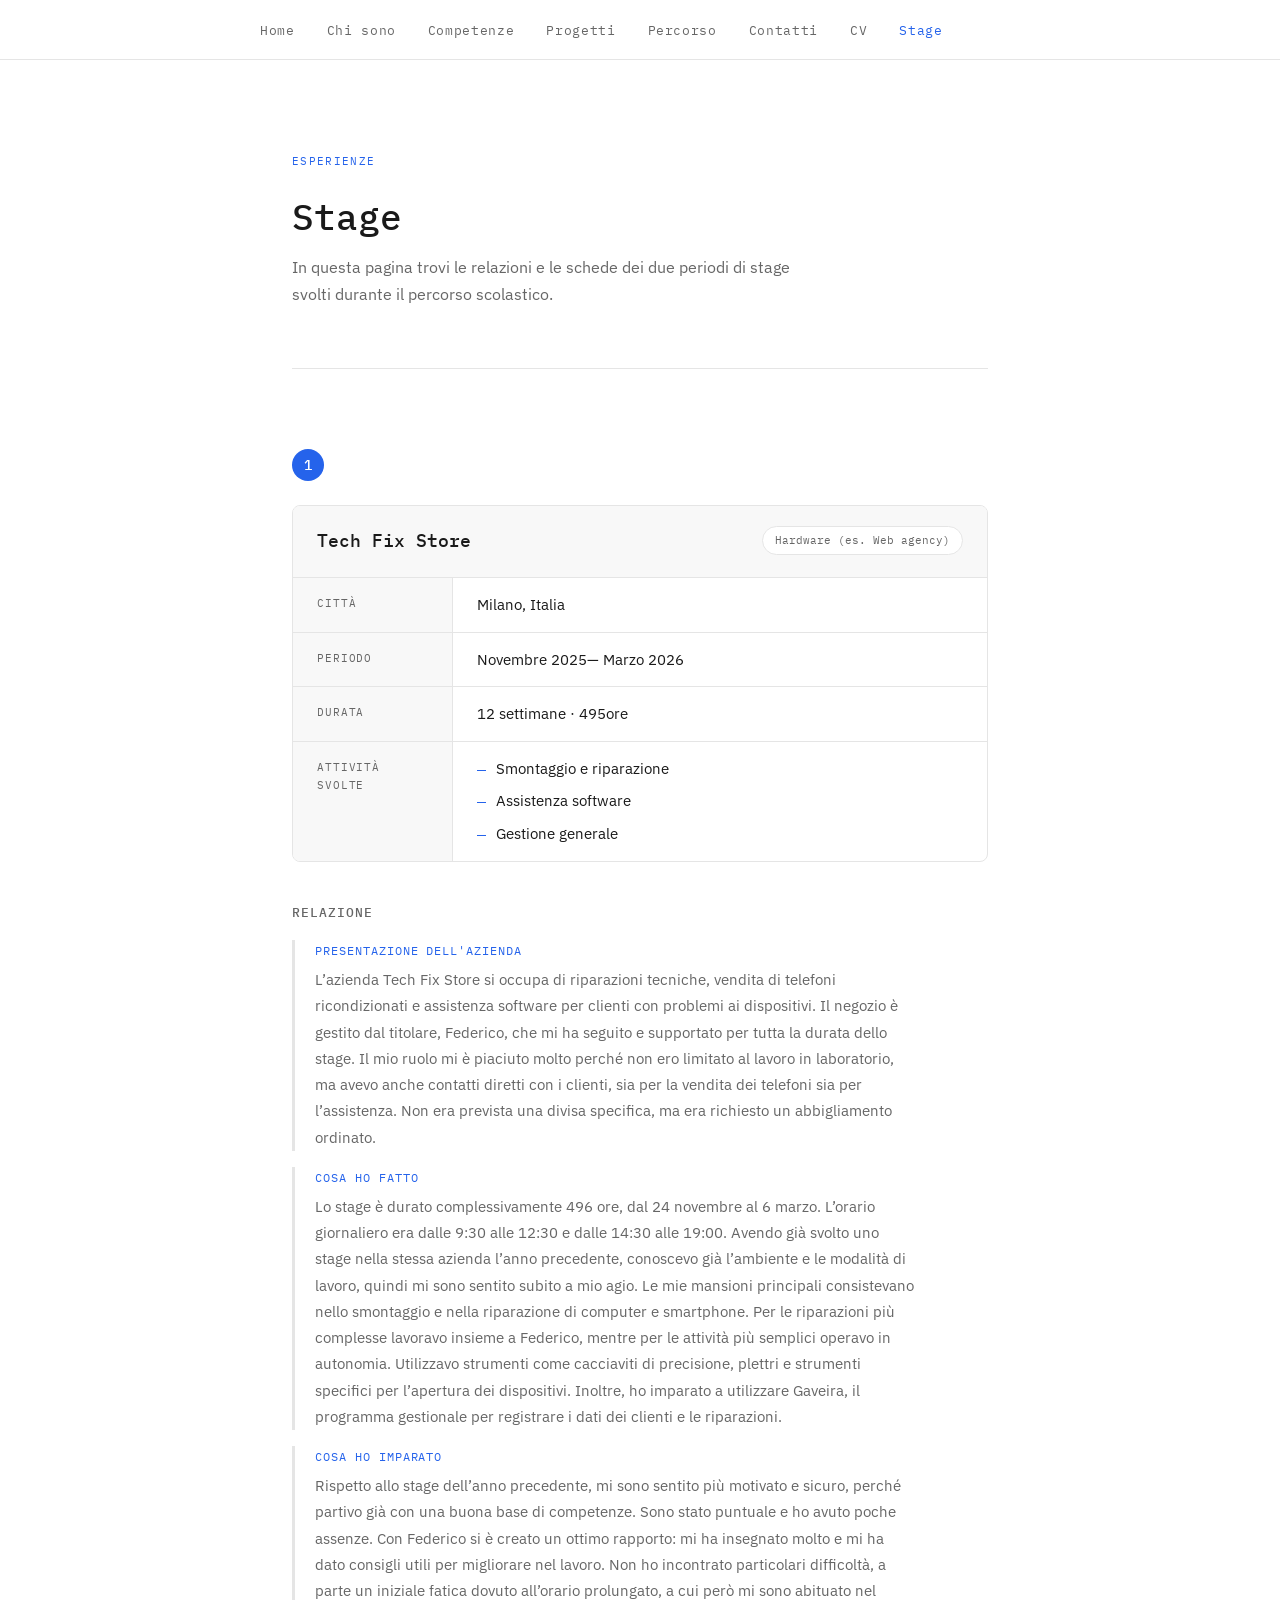
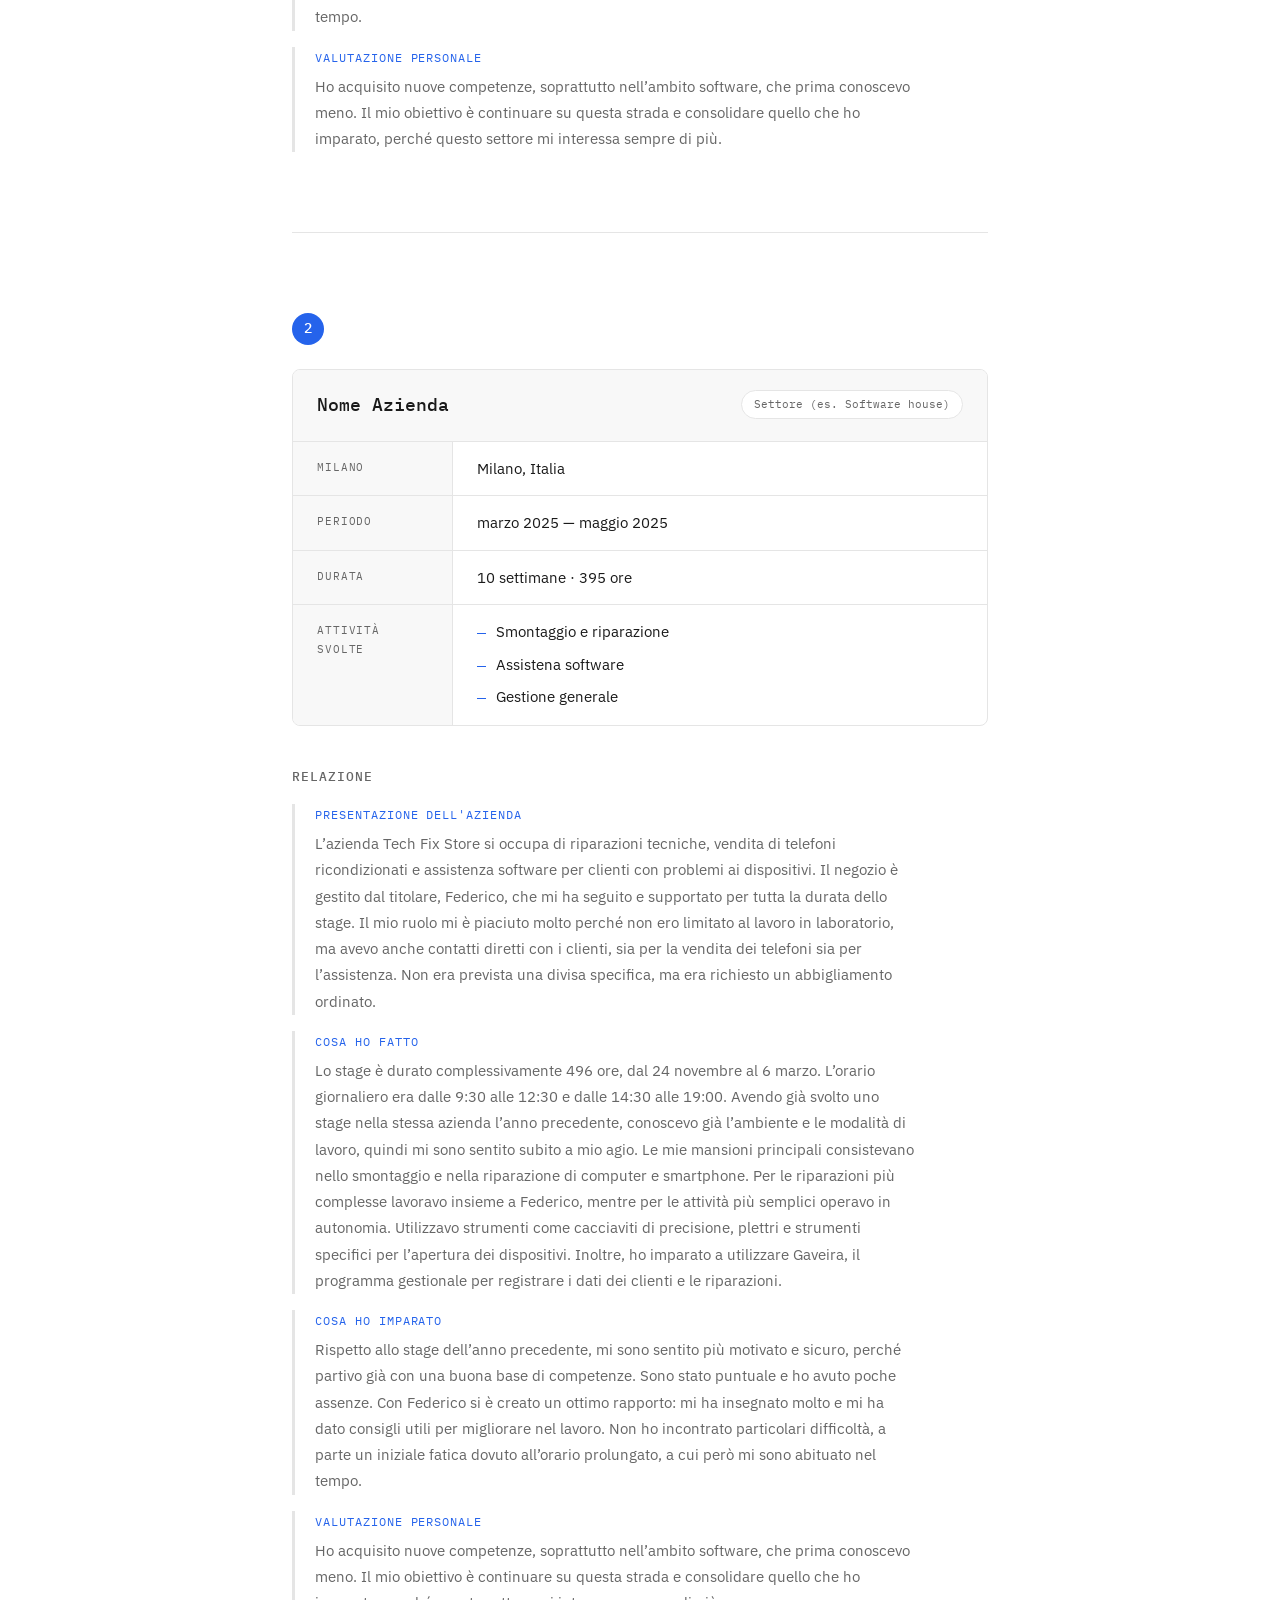
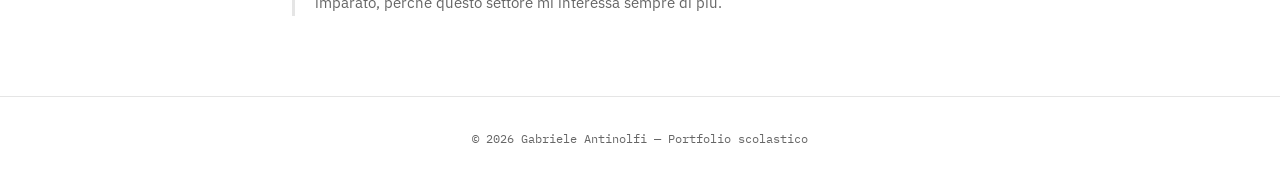
==== commit c622a1ff: "Update stage.html" ====
--- a/stage.html
+++ b/stage.html
@@ -82,9 +82,9 @@
             <span class="scheda-label">Attività svolte</span>
             <!-- ✏️ MODIFICA: aggiungi / rimuovi voci -->
             <ul class="attivita-lista">
-              <li>Smontaggio e riparazione 1</li>
-              <li>Assistenza software 2</li>
-              <li>Gestione generale 3</li>
+              <li>Smontaggio e riparazione </li>
+              <li>Assistenza software </li>
+              <li>Gestione generale </li>
               
             </ul>
           </div>
@@ -199,9 +199,9 @@
           <div class="scheda-riga">
             <span class="scheda-label">Attività svolte</span>
             <ul class="attivita-lista">
-              <li>Smontaggio e riparazione 1</li>
-              <li>Assistena software 2</li>
-              <li>Gestione generale  3</li>
+              <li>Smontaggio e riparazione </li>
+              <li>Assistena software </li>
+              <li>Gestione generale  </li>
             </ul>
           </div>
 
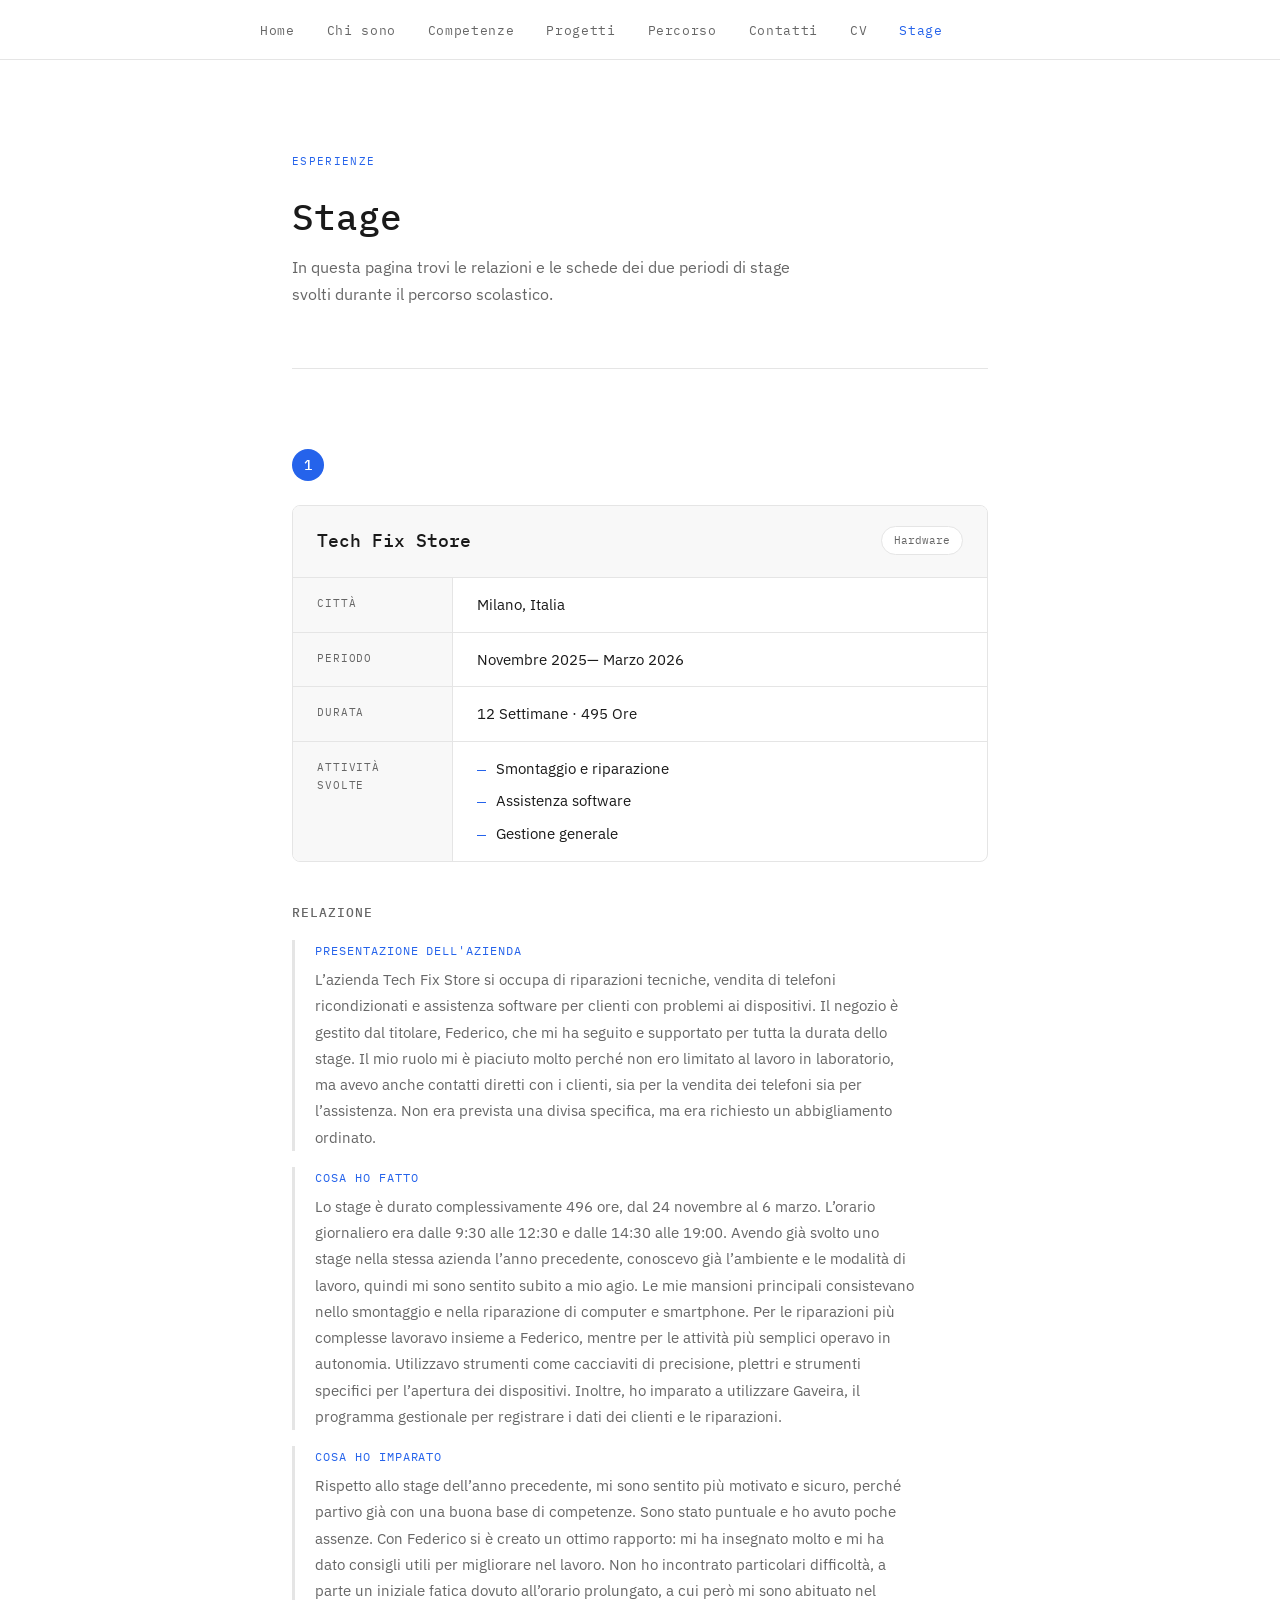
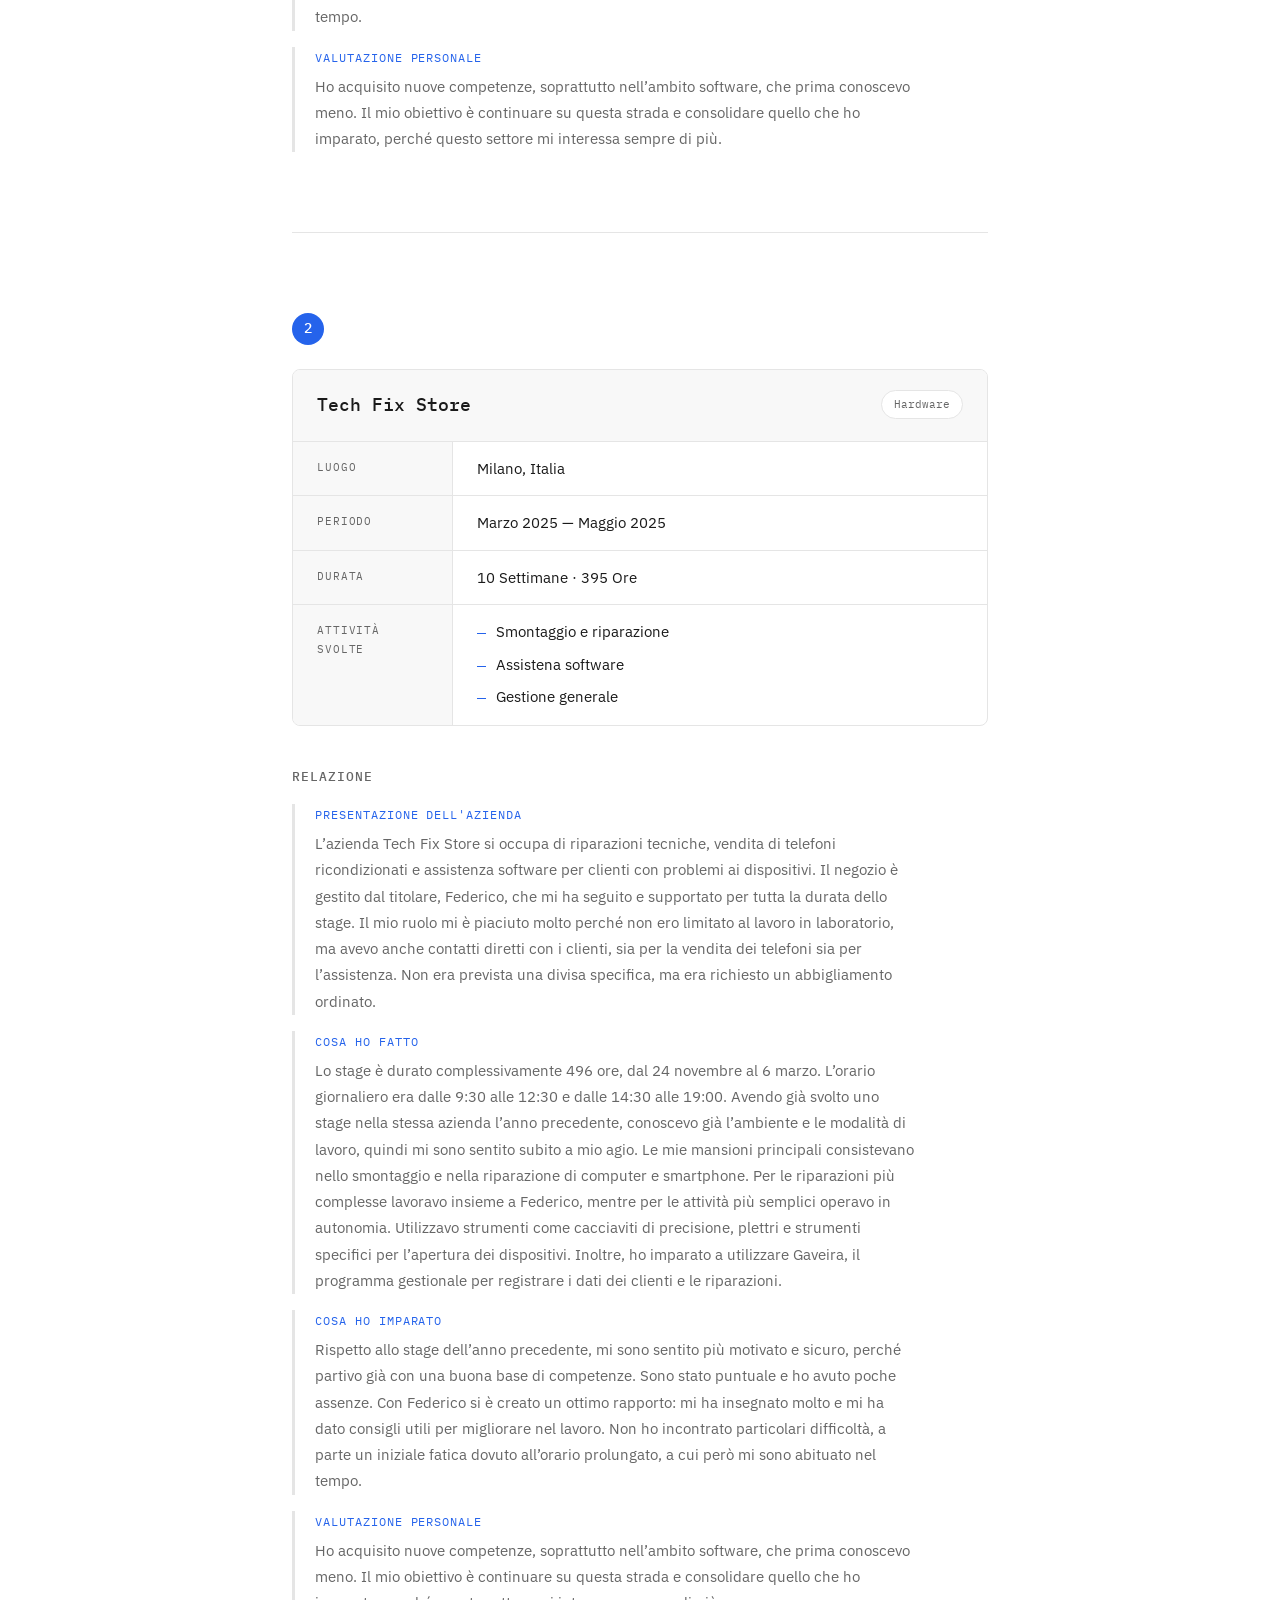
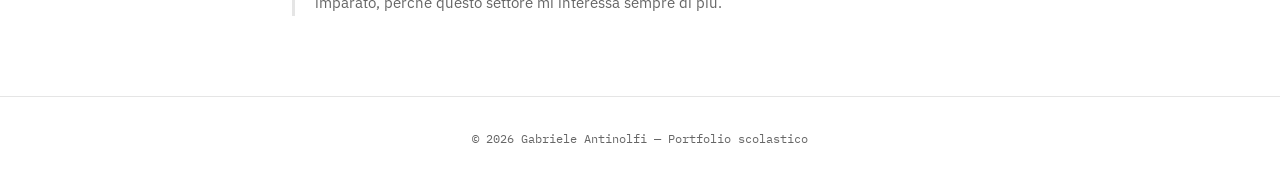
==== commit a0e4610a: "sito aggiornato" ====
--- a/stage.html
+++ b/stage.html
@@ -5,7 +5,7 @@
   <meta name="viewport" content="width=device-width, initial-scale=1.0"/>
 
   <!-- ✏️ MODIFICA: cambia il titolo con il tuo nome -->
-  <title>Nome Cognome — Stage</title>
+  <title>Gabriele Antinolfi — Stage</title>
 
   <link rel="preconnect" href="https://fonts.googleapis.com">
   <link href="https://fonts.googleapis.com/css2?family=IBM+Plex+Sans:wght@300;400;500&family=IBM+Plex+Mono:wght@400;500&display=swap" rel="stylesheet">
@@ -55,7 +55,7 @@
         <div class="scheda-header">
           <!-- ✏️ MODIFICA: nome azienda e settore -->
           <h2>Tech Fix Store</h2>
-          <span class="settore-badge">Hardware (es. Web agency)</span>
+          <span class="settore-badge">Hardware</span>
         </div>
 
         <div class="scheda-corpo">
@@ -75,7 +75,7 @@
           <div class="scheda-riga">
             <span class="scheda-label">Durata</span>
             <!-- ✏️ MODIFICA -->
-            <span class="scheda-valore">12 settimane · 495ore</span>
+            <span class="scheda-valore">12 Settimane · 495 Ore</span>
           </div>
 
           <div class="scheda-riga">
@@ -175,25 +175,25 @@
 
         <div class="scheda-header">
           <!-- ✏️ MODIFICA: nome azienda e settore -->
-          <h2>Nome Azienda</h2>
-          <span class="settore-badge">Settore (es. Software house)</span>
+          <h2>Tech Fix Store</h2>
+          <span class="settore-badge">Hardware</span>
         </div>
 
         <div class="scheda-corpo">
 
           <div class="scheda-riga">
-            <span class="scheda-label">Milano</span>
+            <span class="scheda-label">Luogo</span>
             <span class="scheda-valore">Milano, Italia</span>
           </div>
 
           <div class="scheda-riga">
             <span class="scheda-label">Periodo</span>
-            <span class="scheda-valore">marzo 2025 — maggio 2025</span>
+            <span class="scheda-valore">Marzo 2025 — Maggio 2025</span>
           </div>
 
           <div class="scheda-riga">
             <span class="scheda-label">Durata</span>
-            <span class="scheda-valore">10 settimane · 395 ore</span>
+            <span class="scheda-valore">10 Settimane · 395 Ore</span>
           </div>
 
           <div class="scheda-riga">
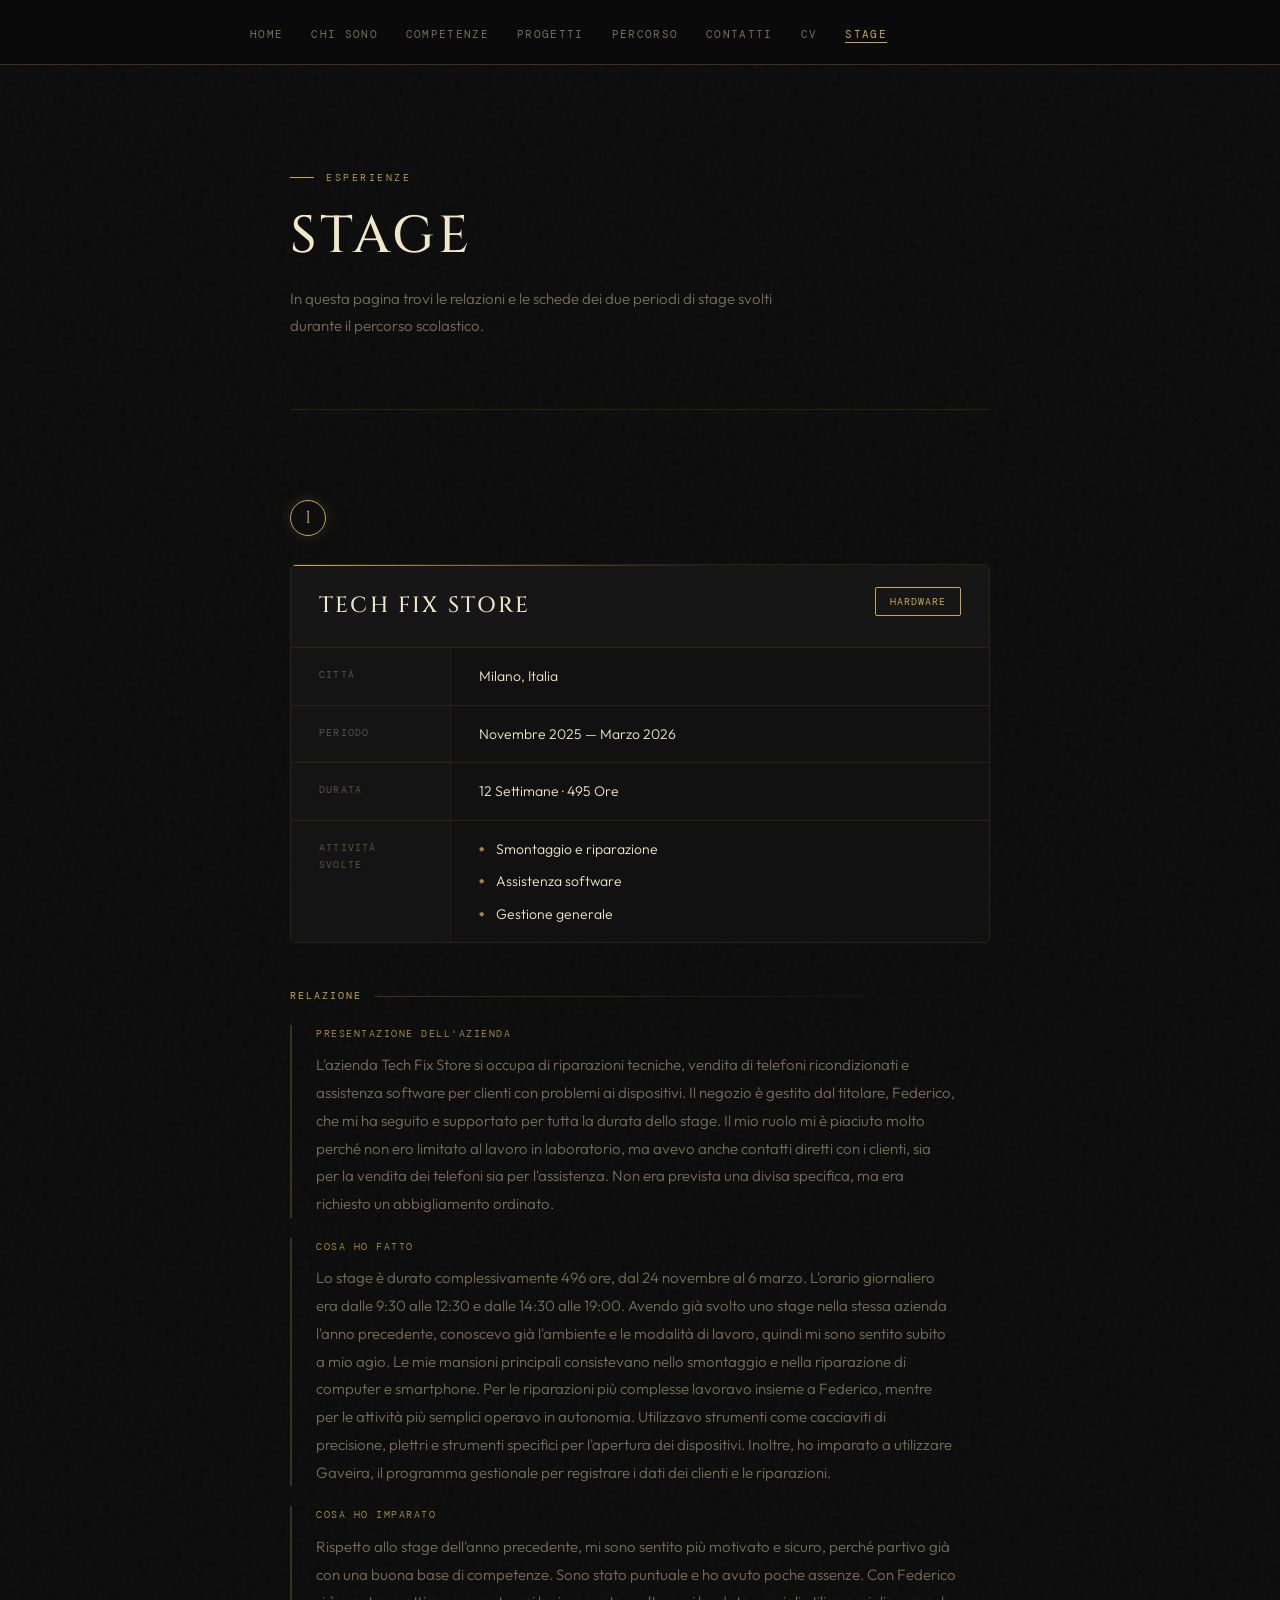
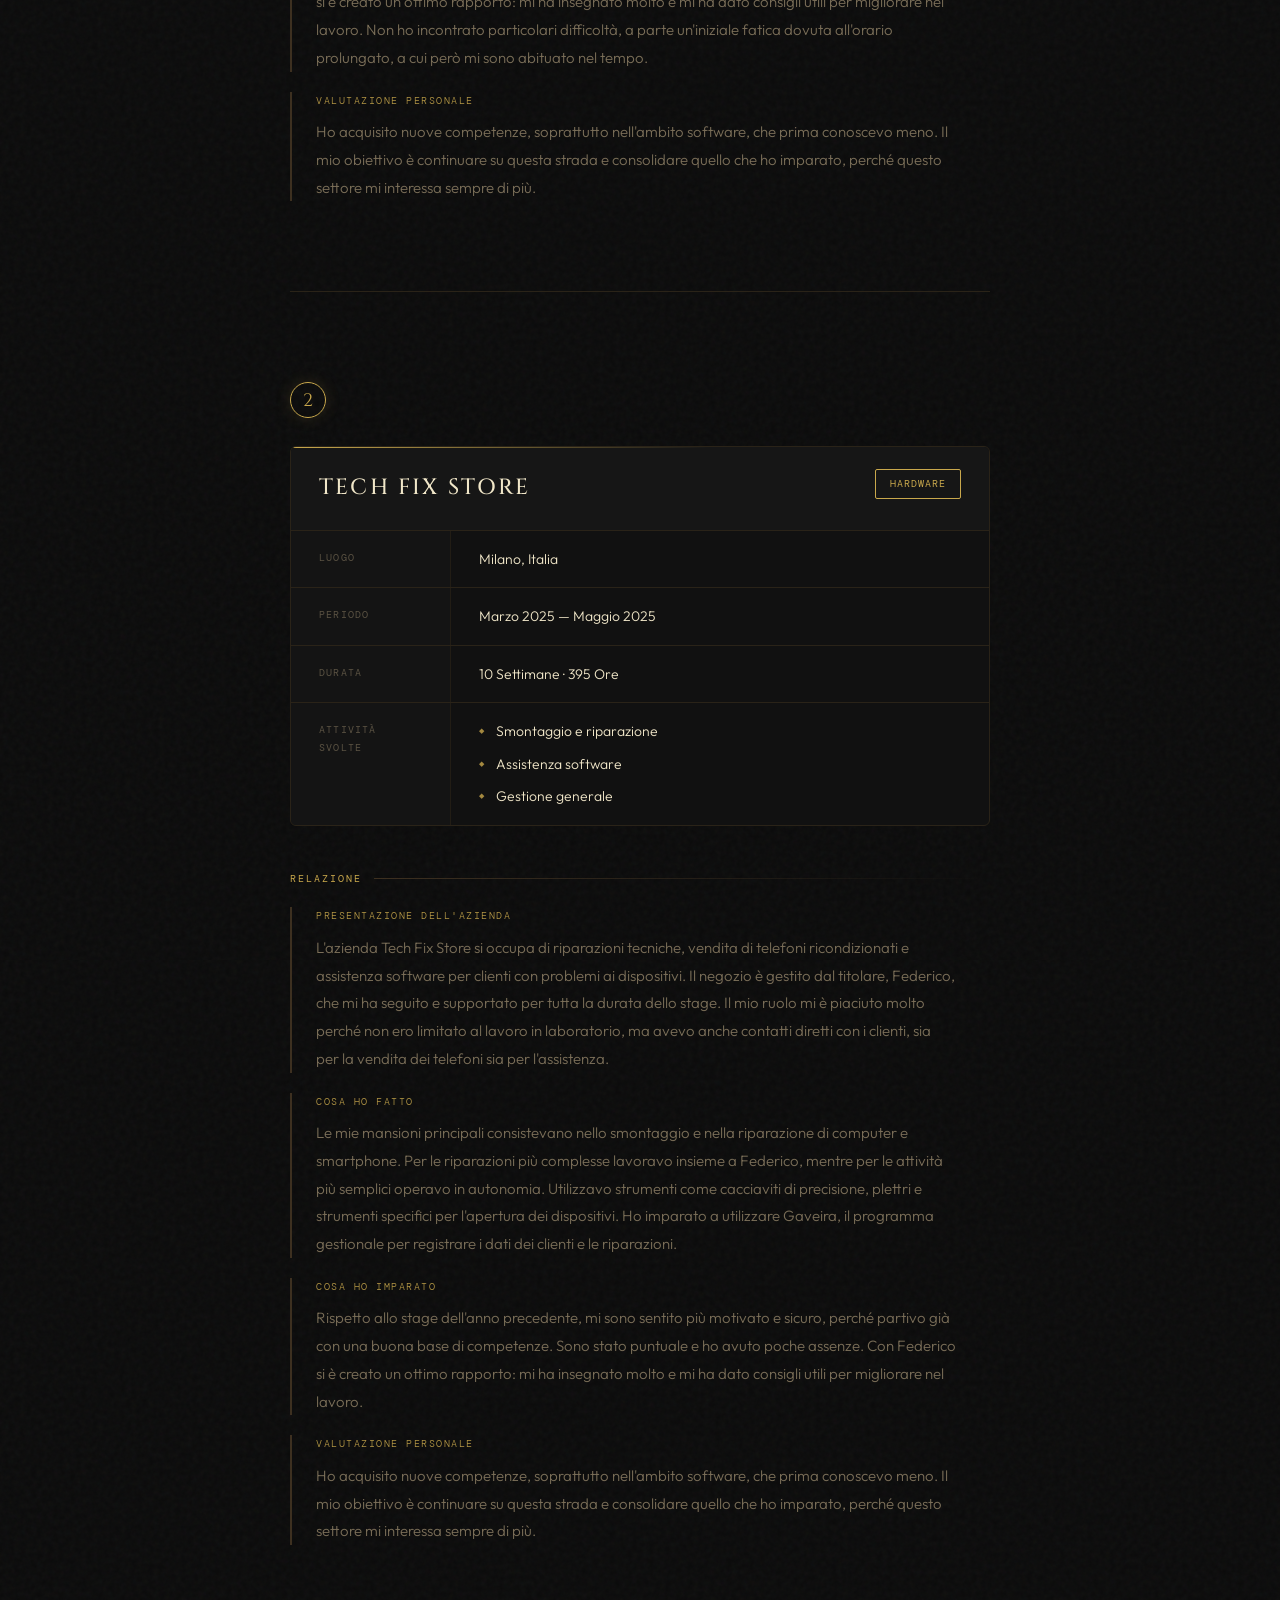
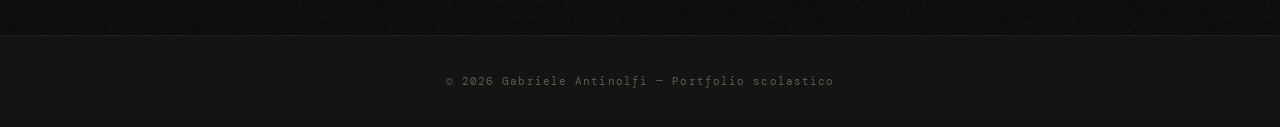
==== commit caa46a78: "ito" ====
--- a/stage.html
+++ b/stage.html
@@ -3,21 +3,17 @@
 <head>
   <meta charset="UTF-8" />
   <meta name="viewport" content="width=device-width, initial-scale=1.0"/>
-
-  <!-- ✏️ MODIFICA: cambia il titolo con il tuo nome -->
   <title>Gabriele Antinolfi — Stage</title>
 
   <link rel="preconnect" href="https://fonts.googleapis.com">
-  <link href="https://fonts.googleapis.com/css2?family=IBM+Plex+Sans:wght@300;400;500&family=IBM+Plex+Mono:wght@400;500&display=swap" rel="stylesheet">
+  <link href="https://fonts.googleapis.com/css2?family=Cinzel:wght@400;500;600;700&family=Cinzel+Decorative:wght@400;700&family=DM+Mono:wght@300;400;500&family=Outfit:wght@300;400;500&display=swap" rel="stylesheet">
   <link rel="stylesheet" href="style.css">
 </head>
 
 <body class="pagina-stage">
 
-  <!-- NAVIGAZIONE -->
   <nav>
     <ul>
-      <!-- ✏️ MODIFICA: stessi link del tuo portfolio -->
       <li><a href="./index.html">Home</a></li>
       <li><a href="index.html#chi-sono">Chi sono</a></li>
       <li><a href="./index.html#competenze">Competenze</a></li>
@@ -31,7 +27,6 @@
 
   <main>
 
-    <!-- INTESTAZIONE -->
     <section id="intro">
       <p class="etichetta">Esperienze</p>
       <h1>Stage</h1>
@@ -42,77 +37,56 @@
     </section>
 
 
-    <!-- ==========================================
-         STAGE 1
-         ========================================== -->
+    <!-- STAGE 1 -->
     <section id="stage-1">
 
       <div class="numero-stage">1</div>
 
-      <!-- SCHEDA AZIENDA -->
       <div class="scheda-azienda">
-
         <div class="scheda-header">
-          <!-- ✏️ MODIFICA: nome azienda e settore -->
           <h2>Tech Fix Store</h2>
           <span class="settore-badge">Hardware</span>
         </div>
 
         <div class="scheda-corpo">
-
           <div class="scheda-riga">
             <span class="scheda-label">Città</span>
-            <!-- ✏️ MODIFICA -->
             <span class="scheda-valore">Milano, Italia</span>
           </div>
-
           <div class="scheda-riga">
             <span class="scheda-label">Periodo</span>
-            <!-- ✏️ MODIFICA: quando hai fatto lo stage -->
-            <span class="scheda-valore">Novembre 2025— Marzo 2026</span>
-          </div>
-
+            <span class="scheda-valore">Novembre 2025 — Marzo 2026</span>
+          </div>
           <div class="scheda-riga">
             <span class="scheda-label">Durata</span>
-            <!-- ✏️ MODIFICA -->
             <span class="scheda-valore">12 Settimane · 495 Ore</span>
           </div>
-
           <div class="scheda-riga">
             <span class="scheda-label">Attività svolte</span>
-            <!-- ✏️ MODIFICA: aggiungi / rimuovi voci -->
             <ul class="attivita-lista">
-              <li>Smontaggio e riparazione </li>
-              <li>Assistenza software </li>
-              <li>Gestione generale </li>
-              
+              <li>Smontaggio e riparazione</li>
+              <li>Assistenza software</li>
+              <li>Gestione generale</li>
             </ul>
           </div>
-
-        </div>
-      </div>
-
-      <!-- RELAZIONE -->
+        </div>
+      </div>
+
       <div class="relazione-contenitore">
         <h3>Relazione</h3>
-
         <div class="relazione-testo">
 
-          <!-- ✏️ Ogni blocco è un paragrafo della relazione.
-               Puoi cambiare i titoli e scrivere il tuo testo dentro i tag <p>.
-               Puoi aggiungere altri paragrafi copiando il blocco sotto. -->
-
           <div class="relazione-paragrafo">
             <p class="para-titolo">Presentazione dell'azienda</p>
             <p>
-              L’azienda Tech Fix Store si occupa di riparazioni tecniche, vendita di 
+              L'azienda Tech Fix Store si occupa di riparazioni tecniche, vendita di 
               telefoni ricondizionati e assistenza software per clienti con problemi ai 
               dispositivi. Il negozio è gestito dal titolare, Federico, che mi ha seguito e 
               supportato per tutta la durata dello stage. Il mio ruolo mi è piaciuto molto 
               perché non ero limitato al lavoro in laboratorio, ma avevo anche contatti 
-              diretti con i clienti, sia per la vendita dei telefoni sia per l’assistenza. Non 
+              diretti con i clienti, sia per la vendita dei telefoni sia per l'assistenza. Non 
               era prevista una divisa specifica, ma era richiesto un abbigliamento 
-              ordinato. 
+              ordinato.
             </p>
           </div>
 
@@ -120,37 +94,127 @@
             <p class="para-titolo">Cosa ho fatto</p>
             <p>
               Lo stage è durato complessivamente 496 ore, dal 24 novembre al 6 
-              marzo. L’orario giornaliero era dalle 9:30 alle 12:30 e dalle 14:30 alle 
-              19:00. Avendo già svolto uno stage nella stessa azienda l’anno 
-              precedente, conoscevo già l’ambiente e le modalità di lavoro, quindi 
-              mi sono sentito subito a mio agio.  
+              marzo. L'orario giornaliero era dalle 9:30 alle 12:30 e dalle 14:30 alle 
+              19:00. Avendo già svolto uno stage nella stessa azienda l'anno 
+              precedente, conoscevo già l'ambiente e le modalità di lavoro, quindi 
+              mi sono sentito subito a mio agio. Le mie mansioni principali consistevano 
+              nello smontaggio e nella riparazione di computer e smartphone. Per le 
+              riparazioni più complesse lavoravo insieme a Federico, mentre per le 
+              attività più semplici operavo in autonomia. Utilizzavo strumenti come 
+              cacciaviti di precisione, plettri e strumenti specifici per l'apertura dei 
+              dispositivi. Inoltre, ho imparato a utilizzare Gaveira, il programma 
+              gestionale per registrare i dati dei clienti e le riparazioni.
+            </p>
+          </div>
+
+          <div class="relazione-paragrafo">
+            <p class="para-titolo">Cosa ho imparato</p>
+            <p>
+              Rispetto allo stage dell'anno precedente, mi sono sentito più motivato e 
+              sicuro, perché partivo già con una buona base di competenze. Sono 
+              stato puntuale e ho avuto poche assenze. Con Federico si è creato un 
+              ottimo rapporto: mi ha insegnato molto e mi ha dato consigli utili per 
+              migliorare nel lavoro. Non ho incontrato particolari difficoltà, a parte 
+              un'iniziale fatica dovuta all'orario prolungato, a cui però mi sono abituato 
+              nel tempo.
+            </p>
+          </div>
+
+          <div class="relazione-paragrafo">
+            <p class="para-titolo">Valutazione personale</p>
+            <p>
+              Ho acquisito nuove competenze, soprattutto nell'ambito software, che 
+              prima conoscevo meno. Il mio obiettivo è continuare su questa strada e 
+              consolidare quello che ho imparato, perché questo settore mi interessa 
+              sempre di più.
+            </p>
+          </div>
+
+        </div>
+      </div>
+
+    </section>
+
+
+    <!-- STAGE 2 -->
+    <section id="stage-2">
+
+      <div class="numero-stage">2</div>
+
+      <div class="scheda-azienda">
+        <div class="scheda-header">
+          <h2>Tech Fix Store</h2>
+          <span class="settore-badge">Hardware</span>
+        </div>
+
+        <div class="scheda-corpo">
+          <div class="scheda-riga">
+            <span class="scheda-label">Luogo</span>
+            <span class="scheda-valore">Milano, Italia</span>
+          </div>
+          <div class="scheda-riga">
+            <span class="scheda-label">Periodo</span>
+            <span class="scheda-valore">Marzo 2025 — Maggio 2025</span>
+          </div>
+          <div class="scheda-riga">
+            <span class="scheda-label">Durata</span>
+            <span class="scheda-valore">10 Settimane · 395 Ore</span>
+          </div>
+          <div class="scheda-riga">
+            <span class="scheda-label">Attività svolte</span>
+            <ul class="attivita-lista">
+              <li>Smontaggio e riparazione</li>
+              <li>Assistenza software</li>
+              <li>Gestione generale</li>
+            </ul>
+          </div>
+        </div>
+      </div>
+
+      <div class="relazione-contenitore">
+        <h3>Relazione</h3>
+        <div class="relazione-testo">
+
+          <div class="relazione-paragrafo">
+            <p class="para-titolo">Presentazione dell'azienda</p>
+            <p>
+              L'azienda Tech Fix Store si occupa di riparazioni tecniche, vendita di 
+              telefoni ricondizionati e assistenza software per clienti con problemi ai 
+              dispositivi. Il negozio è gestito dal titolare, Federico, che mi ha seguito e 
+              supportato per tutta la durata dello stage. Il mio ruolo mi è piaciuto molto 
+              perché non ero limitato al lavoro in laboratorio, ma avevo anche contatti 
+              diretti con i clienti, sia per la vendita dei telefoni sia per l'assistenza.
+            </p>
+          </div>
+
+          <div class="relazione-paragrafo">
+            <p class="para-titolo">Cosa ho fatto</p>
+            <p>
               Le mie mansioni principali consistevano nello smontaggio e nella 
               riparazione di computer e smartphone. Per le riparazioni più complesse 
               lavoravo insieme a Federico, mentre per le attività più semplici operavo 
               in autonomia. Utilizzavo strumenti come cacciaviti di precisione, plettri e 
-              strumenti specifici per l’apertura dei dispositivi. Inoltre, ho imparato a 
-              utilizzare Gaveira, il programma gestionale per registrare i dati dei clienti 
-              e le riparazioni. 
+              strumenti specifici per l'apertura dei dispositivi. Ho imparato a utilizzare 
+              Gaveira, il programma gestionale per registrare i dati dei clienti e le 
+              riparazioni.
             </p>
           </div>
 
           <div class="relazione-paragrafo">
             <p class="para-titolo">Cosa ho imparato</p>
             <p>
-              Rispetto allo stage dell’anno precedente, mi sono sentito più motivato e 
-             sicuro, perché partivo già con una buona base di competenze. Sono 
-             stato puntuale e ho avuto poche assenze. Con Federico si è creato un 
-             ottimo rapporto: mi ha insegnato molto e mi ha dato consigli utili per 
-             migliorare nel lavoro. Non ho incontrato particolari difficoltà, a parte un 
-             iniziale fatica dovuto all’orario prolungato, a cui però mi sono abituato nel 
-             tempo. 
+              Rispetto allo stage dell'anno precedente, mi sono sentito più motivato e 
+              sicuro, perché partivo già con una buona base di competenze. Sono 
+              stato puntuale e ho avuto poche assenze. Con Federico si è creato un 
+              ottimo rapporto: mi ha insegnato molto e mi ha dato consigli utili per 
+              migliorare nel lavoro.
             </p>
           </div>
 
           <div class="relazione-paragrafo">
             <p class="para-titolo">Valutazione personale</p>
             <p>
-              Ho acquisito nuove competenze, soprattutto nell’ambito software, che 
+              Ho acquisito nuove competenze, soprattutto nell'ambito software, che 
               prima conoscevo meno. Il mio obiettivo è continuare su questa strada e 
               consolidare quello che ho imparato, perché questo settore mi interessa 
               sempre di più.
@@ -162,124 +226,11 @@
 
     </section>
 
-
-    <!-- ==========================================
-         STAGE 2
-         ========================================== -->
-    <section id="stage-2">
-
-      <div class="numero-stage">2</div>
-
-      <!-- SCHEDA AZIENDA -->
-      <div class="scheda-azienda">
-
-        <div class="scheda-header">
-          <!-- ✏️ MODIFICA: nome azienda e settore -->
-          <h2>Tech Fix Store</h2>
-          <span class="settore-badge">Hardware</span>
-        </div>
-
-        <div class="scheda-corpo">
-
-          <div class="scheda-riga">
-            <span class="scheda-label">Luogo</span>
-            <span class="scheda-valore">Milano, Italia</span>
-          </div>
-
-          <div class="scheda-riga">
-            <span class="scheda-label">Periodo</span>
-            <span class="scheda-valore">Marzo 2025 — Maggio 2025</span>
-          </div>
-
-          <div class="scheda-riga">
-            <span class="scheda-label">Durata</span>
-            <span class="scheda-valore">10 Settimane · 395 Ore</span>
-          </div>
-
-          <div class="scheda-riga">
-            <span class="scheda-label">Attività svolte</span>
-            <ul class="attivita-lista">
-              <li>Smontaggio e riparazione </li>
-              <li>Assistena software </li>
-              <li>Gestione generale  </li>
-            </ul>
-          </div>
-
-        </div>
-      </div>
-
-      <!-- RELAZIONE -->
-      <div class="relazione-contenitore">
-        <h3>Relazione</h3>
-
-        <div class="relazione-testo">
-
-          <div class="relazione-paragrafo">
-            <p class="para-titolo">Presentazione dell'azienda</p>
-            <p>
-              L’azienda Tech Fix Store si occupa di riparazioni tecniche, vendita di 
-              telefoni ricondizionati e assistenza software per clienti con problemi ai 
-              dispositivi. Il negozio è gestito dal titolare, Federico, che mi ha seguito e 
-              supportato per tutta la durata dello stage. Il mio ruolo mi è piaciuto molto 
-              perché non ero limitato al lavoro in laboratorio, ma avevo anche contatti 
-              diretti con i clienti, sia per la vendita dei telefoni sia per l’assistenza. Non 
-              era prevista una divisa specifica, ma era richiesto un abbigliamento 
-              ordinato. 
-            </p>
-          </div>
-
-          <div class="relazione-paragrafo">
-            <p class="para-titolo">Cosa ho fatto</p>
-            <p>
-              Lo stage è durato complessivamente 496 ore, dal 24 novembre al 6 
-              marzo. L’orario giornaliero era dalle 9:30 alle 12:30 e dalle 14:30 alle 
-              19:00. Avendo già svolto uno stage nella stessa azienda l’anno 
-              precedente, conoscevo già l’ambiente e le modalità di lavoro, quindi 
-              mi sono sentito subito a mio agio.  
-              Le mie mansioni principali consistevano nello smontaggio e nella 
-              riparazione di computer e smartphone. Per le riparazioni più complesse 
-              lavoravo insieme a Federico, mentre per le attività più semplici operavo 
-              in autonomia. Utilizzavo strumenti come cacciaviti di precisione, plettri e 
-              strumenti specifici per l’apertura dei dispositivi. Inoltre, ho imparato a 
-              utilizzare Gaveira, il programma gestionale per registrare i dati dei clienti 
-              e le riparazioni. 
-            </p>
-          </div>
-
-          <div class="relazione-paragrafo">
-            <p class="para-titolo">Cosa ho imparato</p>
-            <p>
-             Rispetto allo stage dell’anno precedente, mi sono sentito più motivato e 
-             sicuro, perché partivo già con una buona base di competenze. Sono 
-             stato puntuale e ho avuto poche assenze. Con Federico si è creato un 
-             ottimo rapporto: mi ha insegnato molto e mi ha dato consigli utili per 
-             migliorare nel lavoro. Non ho incontrato particolari difficoltà, a parte un 
-             iniziale fatica dovuto all’orario prolungato, a cui però mi sono abituato nel 
-             tempo. 
-            </p>
-          </div>
-
-          <div class="relazione-paragrafo">
-            <p class="para-titolo">Valutazione personale</p>
-            <p>
-              Ho acquisito nuove competenze, soprattutto nell’ambito software, che 
-              prima conoscevo meno. Il mio obiettivo è continuare su questa strada e 
-              consolidare quello che ho imparato, perché questo settore mi interessa 
-              sempre di più.
-            </p>
-          </div>
-
-        </div>
-      </div>
-
-    </section>
-
   </main>
 
   <footer>
-    <!-- ✏️ MODIFICA: il tuo nome -->
     © 2026 Gabriele Antinolfi — Portfolio scolastico
   </footer>
 
 </body>
-</html>
+</html>
--- a/style.css
+++ b/style.css
@@ -1,20 +1,30 @@
 /* =============================================
-   VARIABILI — modifica qui i colori del sito
-   Cambiarle qui le cambia su TUTTE le pagine
+   IMPORT FONTS — Cormorant Garamond + DM Mono
+   ============================================= */
+@import url('https://fonts.googleapis.com/css2?family=Cinzel:wght@400;500;600;700&family=Cinzel+Decorative:wght@400;700&family=DM+Mono:wght@300;400;500&family=Outfit:wght@300;400;500&display=swap');
+
+/* =============================================
+   VARIABILI — palette nero/oro
    ============================================= */
 :root {
-  --colore-sfondo:     #ffffff;
-  --colore-testo:      #1a1a1a;
-  --colore-testo-muto: #666666;
-  --colore-accento:    #2563eb;   /* ✏️ cambia questo colore con il tuo preferito */
-  --colore-bordo:      #e5e5e5;
-  --colore-card:       #f8f8f8;
-
-  --font-titoli: 'IBM Plex Mono', monospace;
-  --font-testo:  'IBM Plex Sans', sans-serif;
-
-  --larghezza-max: 760px;
-  --raggio:        8px;
+  --colore-sfondo:     #0a0a0a;
+  --colore-sfondo-2:   #111111;
+  --colore-sfondo-3:   #161616;
+  --colore-testo:      #f0e6c8;
+  --colore-testo-muto: #7a6e58;
+  --colore-accento:    #c9a84c;
+  --colore-accento-2:  #e8c96a;
+  --colore-accento-chiaro: #f5e6b0;
+  --colore-bordo:      #2a2318;
+  --colore-bordo-oro:  #3d3020;
+  --colore-card:       #111111;
+
+  --font-titoli: 'Cinzel', serif;
+  --font-mono:   'DM Mono', monospace;
+  --font-testo:  'Outfit', sans-serif;
+
+  --larghezza-max: 780px;
+  --raggio:        6px;
 }
 
 /* =============================================
@@ -35,7 +45,17 @@
   color: var(--colore-testo);
   font-family: var(--font-testo);
   font-size: 16px;
-  line-height: 1.7;
+  line-height: 1.75;
+  /* Grain texture overlay */
+  background-image: url("data:image/svg+xml,%3Csvg viewBox='0 0 256 256' xmlns='http://www.w3.org/2000/svg'%3E%3Cfilter id='noise'%3E%3CfeTurbulence type='fractalNoise' baseFrequency='0.9' numOctaves='4' stitchTiles='stitch'/%3E%3C/filter%3E%3Crect width='100%25' height='100%25' filter='url(%23noise)' opacity='0.04'/%3E%3C/svg%3E");
+}
+
+/* Gold line separator utility */
+.sep-oro {
+  width: 48px;
+  height: 1px;
+  background: linear-gradient(90deg, var(--colore-accento), transparent);
+  margin: 24px 0;
 }
 
 /* =============================================
@@ -44,33 +64,54 @@
 nav {
   position: sticky;
   top: 0;
-  background-color: var(--colore-sfondo);
-  border-bottom: 1px solid var(--colore-bordo);
+  background-color: rgba(10, 10, 10, 0.92);
+  backdrop-filter: blur(12px);
+  -webkit-backdrop-filter: blur(12px);
+  border-bottom: 1px solid var(--colore-bordo-oro);
   z-index: 100;
-  padding: 0 32px;
+  padding: 0 40px;
 }
 
 nav ul {
   list-style: none;
   display: flex;
-  gap: 32px;
+  gap: 28px;
   max-width: var(--larghezza-max);
   margin: 0 auto;
-  padding: 16px 0;
+  padding: 18px 0;
+  flex-wrap: wrap;
 }
 
 nav a {
   text-decoration: none;
   color: var(--colore-testo-muto);
-  font-size: 13px;
-  font-family: var(--font-titoli);
-  letter-spacing: 0.05em;
-  transition: color 0.2s;
+  font-size: 11px;
+  font-family: var(--font-mono);
+  letter-spacing: 0.12em;
+  text-transform: uppercase;
+  transition: color 0.25s ease;
+  position: relative;
+}
+
+nav a::after {
+  content: '';
+  position: absolute;
+  left: 0;
+  bottom: -2px;
+  width: 0;
+  height: 1px;
+  background: var(--colore-accento);
+  transition: width 0.25s ease;
 }
 
 nav a:hover,
 nav a.attivo {
   color: var(--colore-accento);
+}
+
+nav a:hover::after,
+nav a.attivo::after {
+  width: 100%;
 }
 
 /* =============================================
@@ -79,11 +120,11 @@
 main {
   max-width: var(--larghezza-max);
   margin: 0 auto;
-  padding: 0 32px;
+  padding: 0 40px;
 }
 
 section {
-  padding: 80px 0;
+  padding: 90px 0;
   border-bottom: 1px solid var(--colore-bordo);
 }
 
@@ -95,238 +136,381 @@
    TIPOGRAFIA
    ============================================= */
 .etichetta {
-  font-family: var(--font-titoli);
-  font-size: 11px;
-  letter-spacing: 0.12em;
-  text-transform: uppercase;
-  color: var(--colore-accento);
-  margin-bottom: 24px;
+  font-family: var(--font-mono);
+  font-size: 10px;
+  letter-spacing: 0.25em;
+  text-transform: uppercase;
+  color: var(--colore-accento);
+  margin-bottom: 20px;
+  display: flex;
+  align-items: center;
+  gap: 12px;
+}
+
+.etichetta::before {
+  content: '';
+  display: inline-block;
+  width: 24px;
+  height: 1px;
+  background: var(--colore-accento);
+  flex-shrink: 0;
 }
 
 h1 {
   font-family: var(--font-titoli);
-  font-size: clamp(28px, 5vw, 42px);
+  font-size: clamp(32px, 5vw, 52px);
   font-weight: 500;
-  line-height: 1.2;
-  margin-bottom: 16px;
-}
-
-/* h1 nella pagina stage è leggermente più piccolo */
+  line-height: 1.15;
+  margin-bottom: 20px;
+  color: var(--colore-testo);
+  letter-spacing: 0.08em;
+  text-transform: uppercase;
+}
+
+/* h1 nella pagina stage */
 .pagina-stage h1 {
-  font-size: clamp(24px, 4vw, 36px);
+  font-size: clamp(32px, 5vw, 52px);
 }
 
 h2 {
   font-family: var(--font-titoli);
-  font-size: 22px;
+  font-size: clamp(18px, 2.5vw, 24px);
   font-weight: 500;
-  margin-bottom: 8px;
+  margin-bottom: 10px;
+  color: var(--colore-testo);
+  letter-spacing: 0.1em;
+  text-transform: uppercase;
 }
 
 h3 {
-  font-family: var(--font-titoli);
+  font-family: var(--font-mono);
+  font-size: 13px;
+  font-weight: 400;
+  margin-bottom: 6px;
+  color: var(--colore-testo);
+  letter-spacing: 0.04em;
+}
+
+p {
+  color: var(--colore-testo-muto);
+  max-width: 600px;
+  font-weight: 300;
   font-size: 15px;
-  font-weight: 500;
-  margin-bottom: 6px;
-}
-
-p {
-  color: var(--colore-testo-muto);
-  max-width: 600px;
 }
 
 a {
   color: var(--colore-accento);
-}
-
-/* =============================================
-   SEZIONE HERO (intestazione — solo index)
+  transition: color 0.2s;
+}
+
+a:hover {
+  color: var(--colore-accento-2);
+}
+
+/* =============================================
+   SEZIONE HERO
    ============================================= */
 #hero {
-  padding: 100px 0 80px;
+  padding: 100px 0 90px;
+  position: relative;
+}
+
+.hero-layout {
+  display: grid;
+  grid-template-columns: 1fr 280px;
+  gap: 60px;
+  align-items: center;
+}
+
+.hero-testo {
+  position: relative;
+  z-index: 1;
+}
+
+/* Photo portrait */
+.hero-foto-wrapper {
+  position: relative;
+  flex-shrink: 0;
+}
+
+.hero-foto-wrapper::before {
+  content: '';
+  position: absolute;
+  inset: -2px;
+  border-radius: 4px;
+  background: linear-gradient(135deg, var(--colore-accento), transparent 50%, var(--colore-accento-2));
+  z-index: 0;
+}
+
+.hero-foto-wrapper::after {
+  content: '';
+  position: absolute;
+  bottom: -12px;
+  right: -12px;
+  width: 100%;
+  height: 100%;
+  border: 1px solid var(--colore-bordo-oro);
+  border-radius: 4px;
+  z-index: -1;
+}
+
+.hero-foto {
+  width: 100%;
+  aspect-ratio: 3/4;
+  object-fit: cover;
+  object-position: center top;
+  display: block;
+  border-radius: 3px;
+  position: relative;
+  z-index: 1;
+  filter: grayscale(15%) contrast(1.05);
 }
 
 #hero .sottotitolo {
-  font-size: 18px;
-  color: var(--colore-testo-muto);
-  margin-bottom: 32px;
-  max-width: 520px;
+  font-size: 16px;
+  color: var(--colore-testo-muto);
+  margin-bottom: 36px;
+  max-width: 460px;
+  font-weight: 300;
+  line-height: 1.85;
 }
 
 .tag-list {
   display: flex;
   flex-wrap: wrap;
   gap: 8px;
-  margin-top: 24px;
+  margin-top: 28px;
 }
 
 .tag {
-  font-family: var(--font-titoli);
-  font-size: 12px;
-  padding: 4px 12px;
-  border: 1px solid var(--colore-bordo);
-  border-radius: 100px;
-  color: var(--colore-testo-muto);
-}
-
-/* =============================================
-   SEZIONE CHI SONO — griglia 2 colonne
+  font-family: var(--font-mono);
+  font-size: 10px;
+  letter-spacing: 0.1em;
+  text-transform: uppercase;
+  padding: 5px 14px;
+  border: 1px solid var(--colore-bordo-oro);
+  border-radius: 2px;
+  color: var(--colore-testo-muto);
+  background: transparent;
+  transition: all 0.2s;
+}
+
+.tag:hover {
+  border-color: var(--colore-accento);
+  color: var(--colore-accento);
+}
+
+@media (max-width: 680px) {
+  .hero-layout {
+    grid-template-columns: 1fr;
+    gap: 40px;
+  }
+  .hero-foto-wrapper {
+    max-width: 200px;
+    order: -1;
+  }
+}
+
+/* =============================================
+   CHI SONO
    ============================================= */
 .griglia-2col {
   display: grid;
   grid-template-columns: 1fr 1fr;
   gap: 40px;
-  margin-top: 32px;
+  margin-top: 36px;
 }
 
 .info-riga {
   display: flex;
   flex-direction: column;
   gap: 4px;
-  padding: 16px 0;
+  padding: 14px 0;
   border-bottom: 1px solid var(--colore-bordo);
 }
 
 .info-riga span:first-child {
-  font-family: var(--font-titoli);
-  font-size: 11px;
-  text-transform: uppercase;
-  letter-spacing: 0.08em;
-  color: var(--colore-testo-muto);
+  font-family: var(--font-mono);
+  font-size: 10px;
+  text-transform: uppercase;
+  letter-spacing: 0.12em;
+  color: var(--colore-accento);
+  opacity: 0.7;
 }
 
 .info-riga span:last-child {
-  font-size: 15px;
-  color: var(--colore-testo);
-}
-
-/* =============================================
-   SEZIONE COMPETENZE
+  font-size: 14px;
+  color: var(--colore-testo);
+  font-weight: 300;
+}
+
+/* =============================================
+   COMPETENZE
    ============================================= */
 .competenze-griglia {
   display: grid;
-  grid-template-columns: repeat(auto-fill, minmax(200px, 1fr));
+  grid-template-columns: repeat(auto-fill, minmax(180px, 1fr));
   gap: 16px;
-  margin-top: 32px;
+  margin-top: 36px;
 }
 
 .competenza-card {
   background: var(--colore-card);
   border: 1px solid var(--colore-bordo);
   border-radius: var(--raggio);
-  padding: 20px;
+  padding: 22px 20px;
+  transition: border-color 0.25s, transform 0.25s;
+  position: relative;
+  overflow: hidden;
+}
+
+.competenza-card::before {
+  content: '';
+  position: absolute;
+  top: 0;
+  left: 0;
+  right: 0;
+  height: 1px;
+  background: linear-gradient(90deg, transparent, var(--colore-accento), transparent);
+  opacity: 0;
+  transition: opacity 0.25s;
+}
+
+.competenza-card:hover {
+  border-color: var(--colore-bordo-oro);
+  transform: translateY(-2px);
+}
+
+.competenza-card:hover::before {
+  opacity: 1;
 }
 
 .competenza-card h3 {
-  font-size: 13px;
-  margin-bottom: 12px;
-  color: var(--colore-testo);
+  font-size: 12px;
+  margin-bottom: 14px;
+  color: var(--colore-testo);
+  letter-spacing: 0.08em;
 }
 
 .barra-contenitore {
   background: var(--colore-bordo);
-  border-radius: 4px;
-  height: 4px;
+  border-radius: 2px;
+  height: 2px;
   overflow: hidden;
 }
 
 .barra {
   height: 100%;
-  background: var(--colore-accento);
-  border-radius: 4px;
+  background: linear-gradient(90deg, var(--colore-accento), var(--colore-accento-2));
+  border-radius: 2px;
 }
 
 .livello-label {
-  font-family: var(--font-titoli);
-  font-size: 10px;
-  color: var(--colore-testo-muto);
-  margin-top: 6px;
-}
-
-/* =============================================
-   SEZIONE PROGETTI
+  font-family: var(--font-mono);
+  font-size: 9px;
+  letter-spacing: 0.1em;
+  text-transform: uppercase;
+  color: var(--colore-testo-muto);
+  margin-top: 8px;
+  opacity: 0.7;
+}
+
+/* =============================================
+   PROGETTI
    ============================================= */
 .progetti-lista {
   display: flex;
   flex-direction: column;
-  gap: 24px;
-  margin-top: 32px;
+  gap: 28px;
+  margin-top: 36px;
 }
 
 .progetto-card {
   border: 1px solid var(--colore-bordo);
   border-radius: var(--raggio);
   overflow: hidden;
-  transition: border-color 0.2s;
+  transition: border-color 0.25s, box-shadow 0.25s;
+  background: var(--colore-card);
 }
 
 .progetto-card:hover {
   border-color: var(--colore-accento);
+  box-shadow: 0 0 40px rgba(201, 168, 76, 0.06);
 }
 
 .progetto-immagine {
   width: 100%;
-  height: 180px;
-  background: var(--colore-card);
+  height: 200px;
+  background: var(--colore-sfondo-3);
   display: flex;
   align-items: center;
   justify-content: center;
-  font-family: var(--font-titoli);
-  font-size: 12px;
-  color: var(--colore-testo-muto);
-  /* ✏️ puoi sostituire il colore di sfondo con un'immagine:
-     background: url('immagine-progetto.jpg') center/cover; */
+  font-family: var(--font-mono);
+  font-size: 11px;
+  color: var(--colore-testo-muto);
+  overflow: hidden;
+  position: relative;
+}
+
+.progetto-immagine::after {
+  content: '';
+  position: absolute;
+  inset: 0;
+  background: linear-gradient(to top, var(--colore-sfondo) 0%, transparent 40%);
 }
 
 .progetto-corpo {
-  padding: 24px;
+  padding: 26px 28px;
 }
 
 .progetto-meta {
   display: flex;
-  gap: 12px;
-  margin-top: 12px;
+  gap: 8px;
+  margin-top: 14px;
   flex-wrap: wrap;
 }
 
 .badge {
-  font-family: var(--font-titoli);
-  font-size: 11px;
+  font-family: var(--font-mono);
+  font-size: 10px;
+  letter-spacing: 0.08em;
   padding: 3px 10px;
-  border-radius: 4px;
-  background: var(--colore-card);
-  border: 1px solid var(--colore-bordo);
-  color: var(--colore-testo-muto);
+  border-radius: 2px;
+  background: transparent;
+  border: 1px solid var(--colore-bordo-oro);
+  color: var(--colore-accento);
+  text-transform: uppercase;
 }
 
 .progetto-link {
   display: inline-block;
   margin-top: 16px;
-  font-family: var(--font-titoli);
-  font-size: 12px;
+  font-family: var(--font-mono);
+  font-size: 11px;
   color: var(--colore-accento);
   text-decoration: none;
+  letter-spacing: 0.08em;
 }
 
 .progetto-link:hover {
+  color: var(--colore-accento-2);
   text-decoration: underline;
 }
 
 /* =============================================
-   SEZIONE PERCORSO — timeline
+   PERCORSO — timeline
    ============================================= */
 .timeline {
-  margin-top: 32px;
+  margin-top: 36px;
   display: flex;
   flex-direction: column;
-  gap: 0;
 }
 
 .timeline-item {
   display: grid;
   grid-template-columns: 100px 1fr;
   gap: 24px;
-  padding-bottom: 32px;
+  padding-bottom: 36px;
   position: relative;
 }
 
@@ -334,10 +518,10 @@
   content: '';
   position: absolute;
   left: 91px;
-  top: 6px;
+  top: 8px;
   bottom: 0;
   width: 1px;
-  background: var(--colore-bordo);
+  background: linear-gradient(to bottom, var(--colore-accento), var(--colore-bordo));
 }
 
 .timeline-item:last-child::before {
@@ -345,83 +529,103 @@
 }
 
 .timeline-anno {
-  font-family: var(--font-titoli);
-  font-size: 12px;
+  font-family: var(--font-mono);
+  font-size: 10px;
+  letter-spacing: 0.08em;
   color: var(--colore-testo-muto);
   padding-top: 2px;
   text-align: right;
 }
 
 .timeline-contenuto {
-  padding-left: 20px;
+  padding-left: 22px;
   position: relative;
 }
 
 .timeline-contenuto::before {
   content: '';
   position: absolute;
-  left: -4px;
-  top: 7px;
-  width: 8px;
-  height: 8px;
+  left: -5px;
+  top: 6px;
+  width: 10px;
+  height: 10px;
   border-radius: 50%;
   background: var(--colore-accento);
-}
-
-/* =============================================
-   SEZIONE CONTATTI
+  box-shadow: 0 0 10px rgba(201, 168, 76, 0.4);
+}
+
+/* =============================================
+   CONTATTI
    ============================================= */
 .contatti-lista {
-  margin-top: 32px;
+  margin-top: 36px;
   display: flex;
   flex-direction: column;
-  gap: 16px;
+  gap: 12px;
 }
 
 .contatto-riga {
   display: flex;
   align-items: center;
-  gap: 16px;
-  padding: 16px 20px;
+  gap: 20px;
+  padding: 18px 22px;
   border: 1px solid var(--colore-bordo);
   border-radius: var(--raggio);
   text-decoration: none;
   color: var(--colore-testo);
-  transition: border-color 0.2s, background 0.2s;
+  transition: border-color 0.25s, background 0.25s, transform 0.2s;
+  background: var(--colore-card);
 }
 
 .contatto-riga:hover {
   border-color: var(--colore-accento);
-  background: var(--colore-card);
+  background: var(--colore-sfondo-3);
+  transform: translateX(4px);
+  color: var(--colore-testo);
 }
 
 .contatto-icona {
-  font-family: var(--font-titoli);
-  font-size: 12px;
-  color: var(--colore-accento);
-  min-width: 80px;
-}
-
-/* =============================================
-   SEZIONE CV
+  font-family: var(--font-mono);
+  font-size: 10px;
+  letter-spacing: 0.12em;
+  text-transform: uppercase;
+  color: var(--colore-accento);
+  min-width: 64px;
+}
+
+/* =============================================
+   CV
    ============================================= */
 .cv-download-bar {
   display: flex;
   align-items: center;
   justify-content: space-between;
-  background: var(--colore-card);
-  border: 1px solid var(--colore-bordo);
+  background: var(--colore-sfondo-3);
+  border: 1px solid var(--colore-bordo-oro);
   border-radius: var(--raggio);
-  padding: 16px 24px;
-  margin-top: 32px;
-  margin-bottom: 40px;
+  padding: 18px 26px;
+  margin-top: 36px;
+  margin-bottom: 44px;
   flex-wrap: wrap;
-  gap: 12px;
+  gap: 14px;
+  position: relative;
+  overflow: hidden;
+}
+
+.cv-download-bar::before {
+  content: '';
+  position: absolute;
+  top: 0;
+  left: 0;
+  right: 0;
+  height: 1px;
+  background: linear-gradient(90deg, transparent, var(--colore-accento), transparent);
 }
 
 .cv-download-bar p {
-  font-size: 14px;
+  font-size: 13px;
   max-width: none;
+  color: var(--colore-testo-muto);
 }
 
 .btn-scarica {
@@ -429,42 +633,45 @@
   align-items: center;
   gap: 8px;
   background: var(--colore-accento);
-  color: #fff;
+  color: #0a0a0a;
   text-decoration: none;
-  font-family: var(--font-titoli);
-  font-size: 12px;
-  letter-spacing: 0.05em;
-  padding: 10px 20px;
+  font-family: var(--font-mono);
+  font-size: 11px;
+  letter-spacing: 0.1em;
+  text-transform: uppercase;
+  padding: 10px 22px;
   border-radius: var(--raggio);
-  transition: opacity 0.2s;
+  transition: background 0.2s, box-shadow 0.2s;
   white-space: nowrap;
+  font-weight: 500;
 }
 
 .btn-scarica:hover {
-  opacity: 0.85;
-  color: #fff;
+  background: var(--colore-accento-2);
+  color: #0a0a0a;
+  box-shadow: 0 4px 20px rgba(201, 168, 76, 0.3);
 }
 
 .cv-blocco {
-  margin-bottom: 40px;
+  margin-bottom: 44px;
 }
 
 .cv-blocco-titolo {
-  font-family: var(--font-titoli);
-  font-size: 11px;
-  letter-spacing: 0.12em;
-  text-transform: uppercase;
-  color: var(--colore-accento);
-  border-bottom: 1px solid var(--colore-bordo);
-  padding-bottom: 8px;
-  margin-bottom: 20px;
+  font-family: var(--font-mono);
+  font-size: 10px;
+  letter-spacing: 0.2em;
+  text-transform: uppercase;
+  color: var(--colore-accento);
+  border-bottom: 1px solid var(--colore-bordo-oro);
+  padding-bottom: 10px;
+  margin-bottom: 22px;
 }
 
 .cv-riga {
   display: grid;
   grid-template-columns: 110px 1fr;
   gap: 16px 24px;
-  padding: 14px 0;
+  padding: 16px 0;
   border-bottom: 1px solid var(--colore-bordo);
   align-items: start;
 }
@@ -474,24 +681,27 @@
 }
 
 .cv-periodo {
-  font-family: var(--font-titoli);
-  font-size: 11px;
+  font-family: var(--font-mono);
+  font-size: 10px;
+  letter-spacing: 0.06em;
   color: var(--colore-testo-muto);
   padding-top: 3px;
 }
 
 .cv-contenuto h3 {
   font-size: 14px;
-  font-weight: 500;
-  margin-bottom: 2px;
-  color: var(--colore-testo);
+  font-weight: 400;
+  margin-bottom: 3px;
+  color: var(--colore-testo);
+  letter-spacing: 0.02em;
 }
 
 .cv-contenuto .cv-luogo {
-  font-size: 13px;
-  color: var(--colore-accento);
-  font-family: var(--font-titoli);
-  margin-bottom: 4px;
+  font-size: 12px;
+  color: var(--colore-accento);
+  font-family: var(--font-mono);
+  margin-bottom: 6px;
+  opacity: 0.85;
 }
 
 .cv-contenuto p {
@@ -499,6 +709,7 @@
   color: var(--colore-testo-muto);
   max-width: none;
   margin: 0;
+  font-weight: 300;
 }
 
 .cv-skill-lista {
@@ -509,57 +720,75 @@
 }
 
 .cv-skill {
-  font-family: var(--font-titoli);
-  font-size: 11px;
-  padding: 4px 12px;
-  border-radius: 4px;
-  background: var(--colore-card);
-  border: 1px solid var(--colore-bordo);
-  color: var(--colore-testo);
-}
-
-/* =============================================
-   PAGINA STAGE — componenti specifici
-   ============================================= */
-
-/* Intestazione pagina stage */
+  font-family: var(--font-mono);
+  font-size: 10px;
+  letter-spacing: 0.08em;
+  text-transform: uppercase;
+  padding: 5px 14px;
+  border-radius: 2px;
+  background: transparent;
+  border: 1px solid var(--colore-bordo-oro);
+  color: var(--colore-testo-muto);
+  transition: all 0.2s;
+}
+
+.cv-skill:hover {
+  border-color: var(--colore-accento);
+  color: var(--colore-accento);
+}
+
+/* =============================================
+   PAGINA STAGE
+   ============================================= */
 #intro {
-  padding: 80px 0 60px;
+  padding: 90px 0 70px;
 }
 
 #intro p {
-  margin-top: 12px;
+  margin-top: 14px;
   max-width: 520px;
 }
 
-/* Numerazione stage (cerchio colorato) */
 .numero-stage {
   display: inline-flex;
   align-items: center;
   justify-content: center;
-  width: 32px;
-  height: 32px;
+  width: 36px;
+  height: 36px;
   border-radius: 50%;
-  background: var(--colore-accento);
-  color: #fff;
+  background: transparent;
+  border: 1px solid var(--colore-accento);
+  color: var(--colore-accento);
   font-family: var(--font-titoli);
-  font-size: 14px;
-  font-weight: 500;
-  margin-bottom: 24px;
-}
-
-/* Scheda azienda */
+  font-size: 18px;
+  font-weight: 400;
+  margin-bottom: 28px;
+  box-shadow: 0 0 16px rgba(201, 168, 76, 0.15);
+}
+
 .scheda-azienda {
   border: 1px solid var(--colore-bordo);
   border-radius: var(--raggio);
   overflow: hidden;
-  margin-bottom: 40px;
+  margin-bottom: 44px;
+  background: var(--colore-card);
+  position: relative;
+}
+
+.scheda-azienda::before {
+  content: '';
+  position: absolute;
+  top: 0;
+  left: 0;
+  right: 0;
+  height: 1px;
+  background: linear-gradient(90deg, var(--colore-accento), transparent 60%);
 }
 
 .scheda-header {
-  background: var(--colore-card);
+  background: var(--colore-sfondo-3);
   border-bottom: 1px solid var(--colore-bordo);
-  padding: 20px 24px;
+  padding: 22px 28px;
   display: flex;
   align-items: flex-start;
   justify-content: space-between;
@@ -568,18 +797,20 @@
 }
 
 .scheda-header h2 {
-  font-size: 18px;
+  font-size: 22px;
   margin-bottom: 0;
 }
 
 .scheda-header .settore-badge {
-  font-family: var(--font-titoli);
-  font-size: 11px;
-  padding: 4px 12px;
-  border: 1px solid var(--colore-bordo);
-  border-radius: 100px;
-  color: var(--colore-testo-muto);
-  background: var(--colore-sfondo);
+  font-family: var(--font-mono);
+  font-size: 10px;
+  letter-spacing: 0.1em;
+  text-transform: uppercase;
+  padding: 5px 14px;
+  border: 1px solid var(--colore-accento);
+  border-radius: 2px;
+  color: var(--colore-accento);
+  background: transparent;
   white-space: nowrap;
 }
 
@@ -598,87 +829,109 @@
 }
 
 .scheda-label {
-  font-family: var(--font-titoli);
-  font-size: 11px;
-  text-transform: uppercase;
-  letter-spacing: 0.08em;
-  color: var(--colore-testo-muto);
-  padding: 16px 24px;
-  background: var(--colore-card);
+  font-family: var(--font-mono);
+  font-size: 10px;
+  text-transform: uppercase;
+  letter-spacing: 0.12em;
+  color: var(--colore-testo-muto);
+  padding: 18px 28px;
+  background: var(--colore-sfondo-3);
   border-right: 1px solid var(--colore-bordo);
   display: flex;
   align-items: flex-start;
+  opacity: 0.7;
 }
 
 .scheda-valore {
-  padding: 14px 24px;
-  font-size: 15px;
-  color: var(--colore-testo);
-}
-
-/* Lista attività dentro la scheda */
+  padding: 16px 28px;
+  font-size: 14px;
+  color: var(--colore-testo);
+  font-weight: 300;
+}
+
 .attivita-lista {
   list-style: none;
   display: flex;
   flex-direction: column;
-  gap: 6px;
-  padding: 14px 24px;
+  gap: 8px;
+  padding: 16px 28px;
 }
 
 .attivita-lista li {
-  font-size: 15px;
-  color: var(--colore-testo);
-  display: flex;
-  gap: 10px;
+  font-size: 14px;
+  color: var(--colore-testo);
+  display: flex;
+  gap: 12px;
   align-items: flex-start;
+  font-weight: 300;
 }
 
 .attivita-lista li::before {
-  content: '—';
-  color: var(--colore-accento);
-  font-family: var(--font-titoli);
+  content: '◆';
+  color: var(--colore-accento);
+  font-size: 7px;
   flex-shrink: 0;
-  margin-top: 1px;
+  margin-top: 6px;
+  opacity: 0.8;
 }
 
 /* Relazione */
 .relazione-contenitore {
-  margin-top: 8px;
+  margin-top: 10px;
 }
 
 .relazione-contenitore h3 {
-  font-size: 13px;
-  font-weight: 500;
-  text-transform: uppercase;
-  letter-spacing: 0.08em;
-  color: var(--colore-testo-muto);
-  margin-bottom: 16px;
+  font-family: var(--font-mono);
+  font-size: 10px;
+  font-weight: 400;
+  text-transform: uppercase;
+  letter-spacing: 0.2em;
+  color: var(--colore-accento);
+  margin-bottom: 20px;
+  display: flex;
+  align-items: center;
+  gap: 12px;
+}
+
+.relazione-contenitore h3::after {
+  content: '';
+  flex: 1;
+  height: 1px;
+  background: linear-gradient(90deg, var(--colore-bordo-oro), transparent);
 }
 
 .relazione-testo {
   display: flex;
   flex-direction: column;
-  gap: 16px;
+  gap: 20px;
 }
 
 .relazione-paragrafo {
-  border-left: 3px solid var(--colore-bordo);
-  padding-left: 20px;
+  border-left: 2px solid var(--colore-bordo-oro);
+  padding-left: 24px;
+  transition: border-color 0.2s;
+}
+
+.relazione-paragrafo:hover {
+  border-left-color: var(--colore-accento);
 }
 
 .relazione-paragrafo .para-titolo {
-  font-family: var(--font-titoli);
-  font-size: 12px;
-  text-transform: uppercase;
-  letter-spacing: 0.08em;
-  color: var(--colore-accento);
-  margin-bottom: 6px;
+  font-family: var(--font-mono);
+  font-size: 10px;
+  text-transform: uppercase;
+  letter-spacing: 0.15em;
+  color: var(--colore-accento);
+  margin-bottom: 8px;
+  opacity: 0.9;
 }
 
 .relazione-paragrafo p {
   font-size: 15px;
-  line-height: 1.75;
-  /* ✏️ il testo della relazione va qui */
+  line-height: 1.85;
+  font-weight: 300;
+  color: var(--colore-testo-muto);
+  max-width: 640px;
 }
 
 /* =============================================
@@ -686,29 +939,32 @@
    ============================================= */
 footer {
   border-top: 1px solid var(--colore-bordo);
-  padding: 32px;
+  padding: 36px 40px;
   text-align: center;
-  font-family: var(--font-titoli);
-  font-size: 12px;
-  color: var(--colore-testo-muto);
-}
-
-/* =============================================
-   RESPONSIVE (schermi piccoli)
+  font-family: var(--font-mono);
+  font-size: 11px;
+  letter-spacing: 0.1em;
+  color: var(--colore-testo-muto);
+  background: var(--colore-sfondo-3);
+  opacity: 0.8;
+}
+
+/* =============================================
+   RESPONSIVE
    ============================================= */
 @media (max-width: 600px) {
   main  { padding: 0 20px; }
   nav   { padding: 0 20px; }
 
-  /* index */
+  #hero::before { display: none; }
+
   .griglia-2col      { grid-template-columns: 1fr; }
-  .timeline-item     { grid-template-columns: 70px 1fr; }
+  .timeline-item     { grid-template-columns: 64px 1fr; }
   .cv-riga           { grid-template-columns: 1fr; gap: 4px; }
   .cv-periodo        { padding-top: 0; }
   .cv-download-bar   { flex-direction: column; align-items: flex-start; }
 
-  /* stage */
   .scheda-riga       { grid-template-columns: 1fr; }
   .scheda-label      { border-right: none; border-bottom: 1px solid var(--colore-bordo); }
-  .scheda-header     { flex-direction: column; gap: 8px; }
-}
+  .scheda-header     { flex-direction: column; gap: 10px; }
+}
